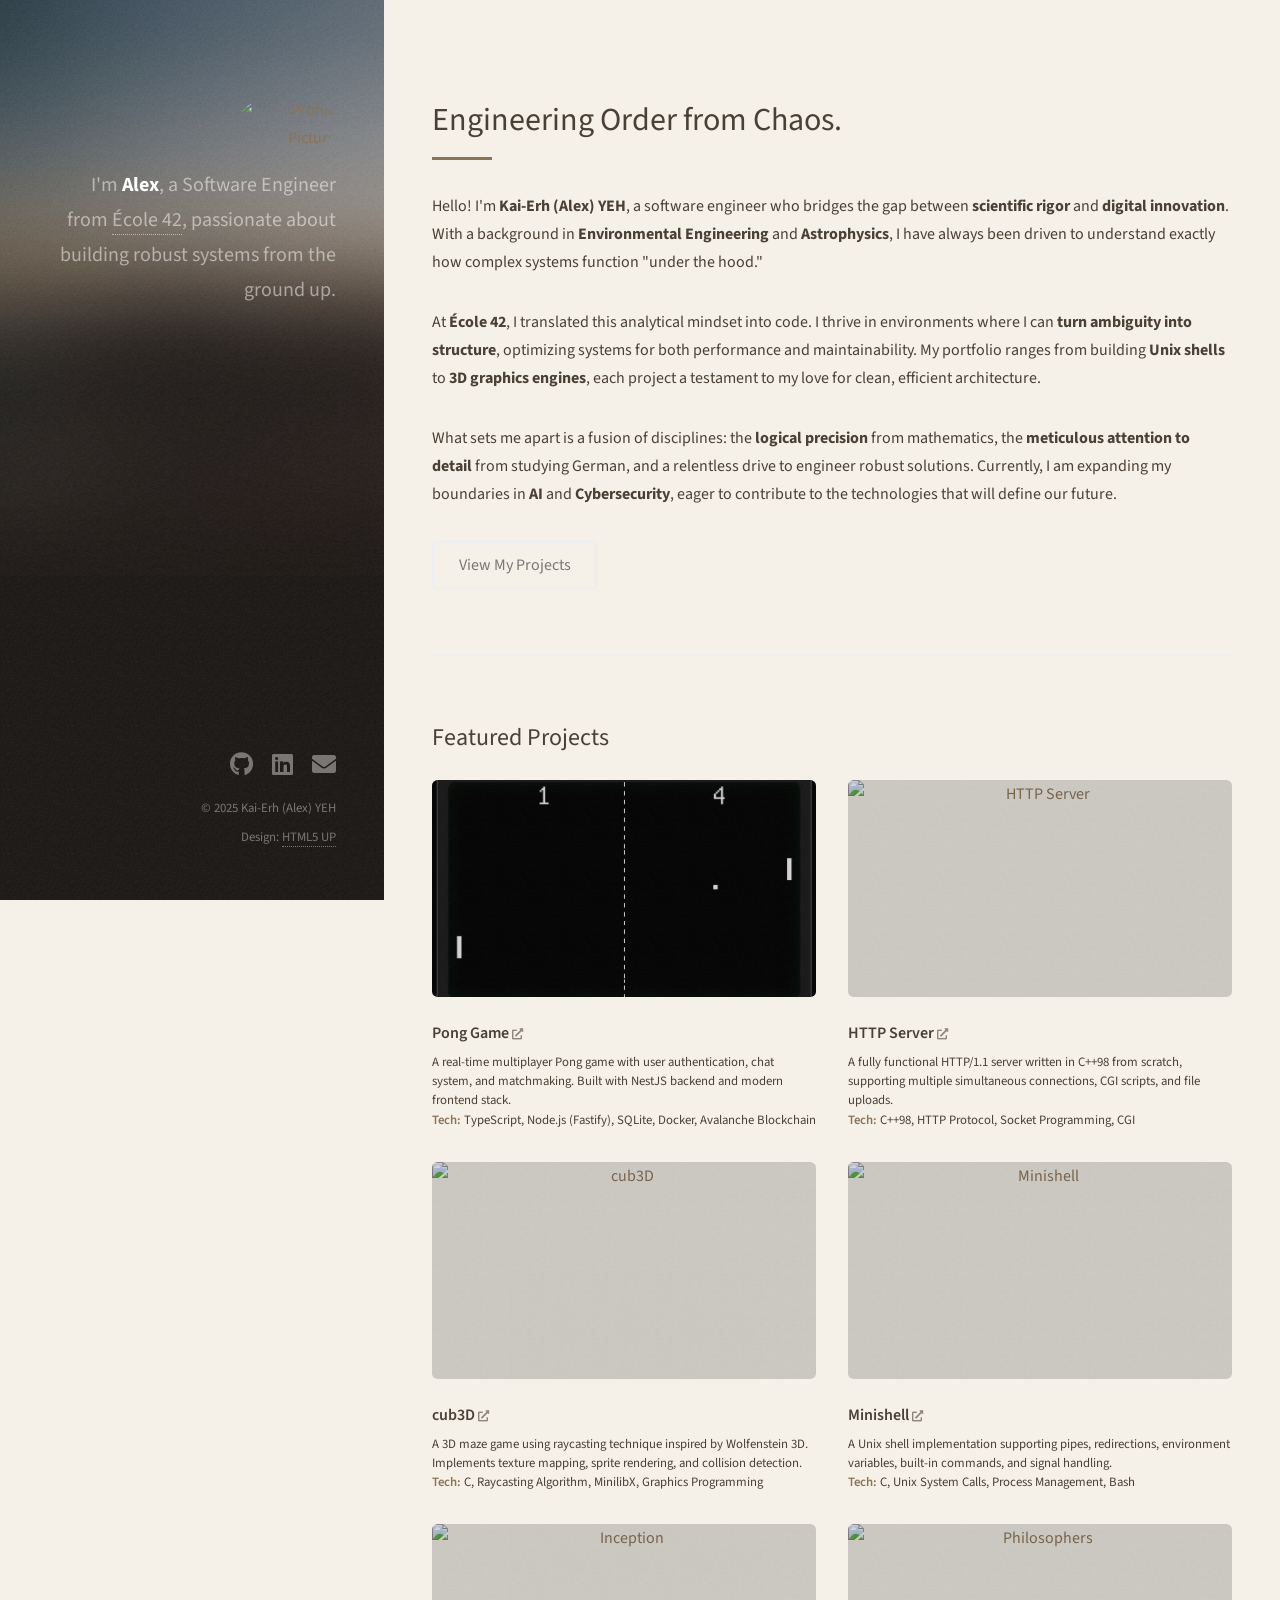
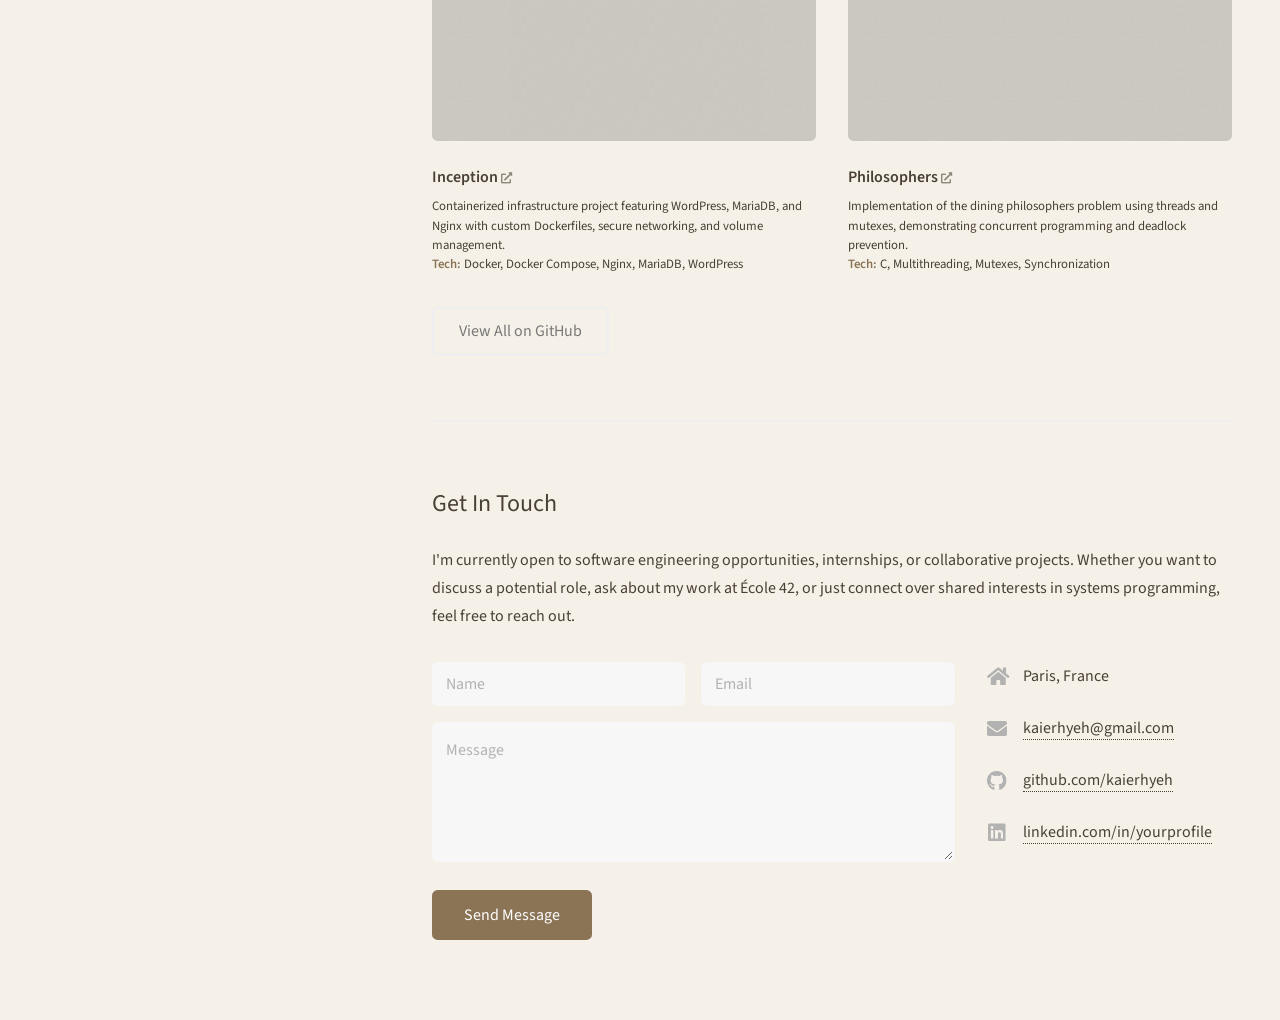
==== index.html @ 8a2b9db9 "First deploy" ====
<!DOCTYPE HTML>
<!--
	Strata by HTML5 UP
	html5up.net | @ajlkn
	Free for personal and commercial use under the CCA 3.0 license (html5up.net/license)
-->
<html>

<head>
	<title>Kai-Erh (Alex) YEH | Software Engineer @ 42</title>
	<meta charset="utf-8" />
	<meta name="viewport" content="width=device-width, initial-scale=1, user-scalable=no" />
	<meta name="description"
		content="Software Engineer from École 42, specializing in system programming, web development, and low-level programming." />
	<link rel="stylesheet" href="assets/css/main.css" />
</head>

<body class="is-preload">

	<!-- Header -->
	<header id="header">
		<div class="inner">
			<a href="#" class="image avatar"><img src="images/avatar.jpg" alt="Profile Picture" /></a>
			<h1>I'm <strong>Alex</strong>,<br />
				a Software Engineer from <a href="https://en.wikipedia.org/wiki/42_(school)">École 42</a>,<br />
				passionate about building robust<br />
				systems from the ground up.</h1>
		</div>
	</header>

	<!-- Main -->
	<div id="main">

		<!-- One -->
		<section id="one">
			<header class="major">
				<h2>Engineering Order from Chaos.</h2>
			</header>
			<p>Hello! I'm <strong>Kai-Erh (Alex) YEH</strong>, a software engineer who bridges the gap between
				<strong>scientific rigor</strong> and <strong>digital innovation</strong>. With a background in
				<strong>Environmental Engineering</strong> and <strong>Astrophysics</strong>, I have always been driven
				to understand exactly how complex systems function "under the hood."
			</p>
			<p>At <strong>École 42</strong>, I translated this analytical mindset into code. I thrive in environments
				where I can <strong>turn ambiguity into structure</strong>, optimizing systems for both performance and
				maintainability. My portfolio ranges from building <strong>Unix shells</strong> to <strong>3D graphics
					engines</strong>, each project a testament to my love for clean, efficient architecture.</p>
			<p>What sets me apart is a fusion of disciplines: the <strong>logical precision</strong> from mathematics,
				the <strong>meticulous attention to detail</strong> from studying German, and a relentless drive to
				engineer robust solutions. Currently, I am expanding my boundaries in <strong>AI</strong> and
				<strong>Cybersecurity</strong>, eager to contribute to the technologies that will define our future.
			</p>
			<ul class="actions">
				<li><a href="#projects" class="button">View My Projects</a></li>
			</ul>
		</section>

		<!-- Projects -->
		<section id="projects">
			<h2>Featured Projects</h2>
			<div class="row">
		<article class="col-6 col-12-xsmall work-item">
			<a href="images/fulls/ft_transcendence/pong.png" class="image fit thumb"><img
					src="images/thumbs/pong_thumb.jpg" alt="Pong Game" /></a>
			<a href="images/fulls/ft_transcendence/pong_tournament.png" style="display:none"></a>
			<a href="images/fulls/ft_transcendence/pong_chat.png" style="display:none"></a>
			<h3><a href="https://github.com/kaierhyeh/ft_transcendence" target="_blank">Pong Game <i class="fa fa-external-link-alt" style="font-size: 0.7em; opacity: 0.6;"></i></a></h3>
				<p>A real-time multiplayer Pong game with user authentication, chat system, and matchmaking. Built
					with NestJS backend and modern frontend stack.</p>
				<p><strong>Tech:</strong> TypeScript, Node.js (Fastify), SQLite, Docker, Avalanche Blockchain</p>
			</article>
			<article class="col-6 col-12-xsmall work-item">
				<a href="images/fulls/02.jpg" class="image fit thumb"><img
						src="images/thumbs/webserv.jpg" alt="HTTP Server" /></a>
				<h3><a href="https://github.com/kaierhyeh/42-Cursus/tree/main/Webserv" target="_blank">HTTP Server <i class="fa fa-external-link-alt" style="font-size: 0.7em; opacity: 0.6;"></i></a></h3>
					<p>A fully functional HTTP/1.1 server written in C++98 from scratch, supporting multiple
						simultaneous connections, CGI scripts, and file uploads.</p>
					<p><strong>Tech:</strong> C++98, HTTP Protocol, Socket Programming, CGI</p>
				</article>
			<article class="col-6 col-12-xsmall work-item">
				<a href="images/fulls/03.jpg" class="image fit thumb"><img
						src="images/thumbs/cub3d.jpg" alt="cub3D" /></a>
				<h3><a href="https://github.com/kaierhyeh/42-Cursus/tree/main/cub3D" target="_blank">cub3D <i class="fa fa-external-link-alt" style="font-size: 0.7em; opacity: 0.6;"></i></a></h3>
					<p>A 3D maze game using raycasting technique inspired by Wolfenstein 3D. Implements texture mapping,
						sprite rendering, and collision detection.</p>
					<p><strong>Tech:</strong> C, Raycasting Algorithm, MinilibX, Graphics Programming</p>
				</article>
			<article class="col-6 col-12-xsmall work-item">
				<a href="images/fulls/04.jpg" class="image fit thumb"><img
						src="images/thumbs/minishell.jpg" alt="Minishell" /></a>
				<h3><a href="https://github.com/kaierhyeh/Minishell" target="_blank">Minishell <i class="fa fa-external-link-alt" style="font-size: 0.7em; opacity: 0.6;"></i></a></h3>
					<p>A Unix shell implementation supporting pipes, redirections, environment variables, built-in
						commands, and signal handling.</p>
					<p><strong>Tech:</strong> C, Unix System Calls, Process Management, Bash</p>
				</article>
			<article class="col-6 col-12-xsmall work-item">
				<a href="images/fulls/05.jpg" class="image fit thumb"><img
						src="images/thumbs/inception.jpg" alt="Inception" /></a>
				<h3><a href="https://github.com/kaierhyeh/42-Cursus/tree/main/Inception" target="_blank">Inception <i class="fa fa-external-link-alt" style="font-size: 0.7em; opacity: 0.6;"></i></a></h3>
					<p>Containerized infrastructure project featuring WordPress, MariaDB, and Nginx with custom
						Dockerfiles, secure networking, and volume management.</p>
					<p><strong>Tech:</strong> Docker, Docker Compose, Nginx, MariaDB, WordPress</p>
				</article>
			<article class="col-6 col-12-xsmall work-item">
				<a href="images/fulls/06.jpg" class="image fit thumb"><img
						src="images/thumbs/philosophers.jpg" alt="Philosophers" /></a>
				<h3><a href="https://github.com/kaierhyeh/Philosophers" target="_blank">Philosophers <i class="fa fa-external-link-alt" style="font-size: 0.7em; opacity: 0.6;"></i></a></h3>
					<p>Implementation of the dining philosophers problem using threads and mutexes, demonstrating
						concurrent programming and deadlock prevention.</p>
					<p><strong>Tech:</strong> C, Multithreading, Mutexes, Synchronization</p>
				</article>
			</div>
			<ul class="actions">
				<li><a href="https://github.com/kaierhyeh" class="button">View All on GitHub</a></li>
			</ul>
		</section>

		<!-- Three -->
		<section id="three">
			<h2>Get In Touch</h2>
			<p>I'm currently open to software engineering opportunities, internships, or collaborative projects. Whether
				you want to discuss a potential role, ask about my work at École 42, or just connect over shared
				interests in systems programming, feel free to reach out.</p>
			<div class="row">
				<div class="col-8 col-12-small">
					<form method="post" action="https://formspree.io/f/YOUR_FORM_ID">
						<div class="row gtr-uniform gtr-50">
							<div class="col-6 col-12-xsmall"><input type="text" name="name" id="name" placeholder="Name"
									required /></div>
							<div class="col-6 col-12-xsmall"><input type="email" name="email" id="email"
									placeholder="Email" required /></div>
							<div class="col-12"><textarea name="message" id="message" placeholder="Message" rows="4"
									required></textarea></div>
						</div>
						<br />
						<ul class="actions">
							<li><input type="submit" value="Send Message" class="primary" /></li>
						</ul>
					</form>
				</div>
				<div class="col-4 col-12-small">
					<ul class="labeled-icons">
						<li>
							<h3 class="icon solid fa-home"><span class="label">Location</span></h3>
							Paris, France<br />
						</li>
						<li>
							<h3 class="icon solid fa-envelope"><span class="label">Email</span></h3>
							<a href="mailto:kaierhyeh@gmail.com">kaierhyeh@gmail.com</a>
						</li>
						<li>
							<h3 class="icon brands fa-github"><span class="label">GitHub</span></h3>
							<a href="https://github.com/kaierhyeh" target="_blank">github.com/kaierhyeh</a>
						</li>
						<li>
							<h3 class="icon brands fa-linkedin"><span class="label">LinkedIn</span></h3>
							<a href="https://www.linkedin.com/in/kai-erh-yeh-56522620b/"
								target="_blank">linkedin.com/in/yourprofile</a>
						</li>
					</ul>
				</div>
			</div>
		</section>

	</div>

	<!-- Footer -->
	<footer id="footer">
		<div class="inner">
			<ul class="icons">
				<li><a href="https://github.com/kaierhyeh" class="icon brands fa-github" target="_blank"><span
							class="label">Github</span></a></li>
				<li><a href="https://www.linkedin.com/in/kai-erh-yeh-56522620b/" class="icon brands fa-linkedin"
						target="_blank"><span class="label">LinkedIn</span></a></li>
				<li><a href="mailto:kaierhyeh@gmail.com" class="icon solid fa-envelope"><span
							class="label">Email</span></a></li>
			</ul>
			<ul class="copyright">
				<li>&copy; 2025 Kai-Erh (Alex) YEH</li>
				<li>Design: <a href="http://html5up.net">HTML5 UP</a></li>
			</ul>
		</div>
	</footer>

	<!-- Scripts -->
	<script src="assets/js/jquery.min.js"></script>
	<script src="assets/js/jquery.poptrox.min.js"></script>
	<script src="assets/js/browser.min.js"></script>
	<script src="assets/js/breakpoints.min.js"></script>
	<script src="assets/js/util.js"></script>
	<script src="assets/js/main.js"></script>

</body>

</html>
---- assets/css/main.css ----
@import url("fontawesome-all.min.css");
@import url("https://fonts.googleapis.com/css?family=Source+Sans+Pro:400,400italic");

/*
	Strata by HTML5 UP
	html5up.net | @ajlkn
	Free for personal and commercial use under the CCA 3.0 license (html5up.net/license)
*/

html,
body,
div,
span,
applet,
object,
iframe,
h1,
h2,
h3,
h4,
h5,
h6,
p,
blockquote,
pre,
a,
abbr,
acronym,
address,
big,
cite,
code,
del,
dfn,
em,
img,
ins,
kbd,
q,
s,
samp,
small,
strike,
strong,
sub,
sup,
tt,
var,
b,
u,
i,
center,
dl,
dt,
dd,
ol,
ul,
li,
fieldset,
form,
label,
legend,
table,
caption,
tbody,
tfoot,
thead,
tr,
th,
td,
article,
aside,
canvas,
details,
embed,
figure,
figcaption,
footer,
header,
hgroup,
menu,
nav,
output,
ruby,
section,
summary,
time,
mark,
audio,
video {
	margin: 0;
	padding: 0;
	border: 0;
	font-size: 100%;
	font: inherit;
	vertical-align: baseline;
}

article,
aside,
details,
figcaption,
figure,
footer,
header,
hgroup,
menu,
nav,
section {
	display: block;
}

body {
	line-height: 1;
}

ol,
ul {
	list-style: none;
}

blockquote,
q {
	quotes: none;
}

blockquote:before,
blockquote:after,
q:before,
q:after {
	content: '';
	content: none;
}

table {
	border-collapse: collapse;
	border-spacing: 0;
}

body {
	-webkit-text-size-adjust: none;
}

mark {
	background-color: transparent;
	color: inherit;
}

input::-moz-focus-inner {
	border: 0;
	padding: 0;
}

input,
select,
textarea {
	-moz-appearance: none;
	-webkit-appearance: none;
	-ms-appearance: none;
	appearance: none;
}

/* Basic */

html {
	box-sizing: border-box;
}

*,
*:before,
*:after {
	box-sizing: inherit;
}

body {
	background: #F5F1E8;
	/* Changed to cream/tan background */
}

body.is-preload *,
body.is-preload *:before,
body.is-preload *:after {
	-moz-animation: none !important;
	-webkit-animation: none !important;
	-ms-animation: none !important;
	animation: none !important;
	-moz-transition: none !important;
	-webkit-transition: none !important;
	-ms-transition: none !important;
	transition: none !important;
}

body,
input,
select,
textarea {
	color: #4A4035;
	/* Changed to dark brown text */
	font-family: "Source Sans Pro", Helvetica, sans-serif;
	font-size: 16pt;
	font-weight: 400;
	line-height: 1.75em;
}

a {
	-moz-transition: color 0.2s ease-in-out, border-color 0.2s ease-in-out;
	-webkit-transition: color 0.2s ease-in-out, border-color 0.2s ease-in-out;
	-ms-transition: color 0.2s ease-in-out, border-color 0.2s ease-in-out;
	transition: color 0.2s ease-in-out, border-color 0.2s ease-in-out;
	border-bottom: dotted 1px;
	color: #8B7355;
	/* Changed to warm brown accent */
	text-decoration: none;
}

a:hover {
	border-bottom-color: transparent;
	color: #A67C52 !important;
	/* Changed to lighter brown on hover */
	text-decoration: none;
}

strong,
b {
	color: #4A4035;
	/* Changed to dark brown for bold text */
	font-weight: 700;
}

em,
i {
	font-style: italic;
}

p {
	margin: 0 0 2em 0;
}

h1,
h2,
h3,
h4,
h5,
h6 {
	color: #4A4035;
	/* Changed to dark brown for headings */
	font-weight: 400;
	line-height: 1em;
	margin: 0 0 1em 0;
}

h1 a,
h2 a,
h3 a,
h4 a,
h5 a,
h6 a {
	color: inherit;
	text-decoration: none;
}

h1 {
	font-size: 2em;
	line-height: 1.5em;
}

h2 {
	font-size: 1.5em;
	line-height: 1.5em;
}

h3 {
	font-size: 1.25em;
	line-height: 1.5em;
}

h4 {
	font-size: 1.1em;
	line-height: 1.5em;
}

h5 {
	font-size: 0.9em;
	line-height: 1.5em;
}

h6 {
	font-size: 0.7em;
	line-height: 1.5em;
}

sub {
	font-size: 0.8em;
	position: relative;
	top: 0.5em;
}

sup {
	font-size: 0.8em;
	position: relative;
	top: -0.5em;
}

hr {
	border: 0;
	border-bottom: solid 2px #efefef;
	margin: 2em 0;
}

hr.major {
	margin: 3em 0;
}

blockquote {
	border-left: solid 6px #efefef;
	font-style: italic;
	margin: 0 0 2em 0;
	padding: 0.5em 0 0.5em 1.5em;
}

code {
	background: #f7f7f7;
	border-radius: 0.35em;
	border: solid 2px #efefef;
	font-family: "Courier New", monospace;
	font-size: 0.9em;
	margin: 0 0.25em;
	padding: 0.25em 0.65em;
}

pre {
	-webkit-overflow-scrolling: touch;
	font-family: "Courier New", monospace;
	font-size: 0.9em;
	margin: 0 0 2em 0;
}

pre code {
	display: block;
	line-height: 1.75em;
	padding: 1em 1.5em;
	overflow-x: auto;
}

.align-left {
	text-align: left;
}

.align-center {
	text-align: center;
}

.align-right {
	text-align: right;
}

/* Container */

.container {
	margin: 0 auto;
	max-width: calc(100% - 4em);
	width: 100%;
}

.container.xsmall {
	width: 25%;
}

.container.small {
	width: 50%;
}

.container.medium {
	width: 75%;
}

.container.large {
	width: 125%;
}

.container.xlarge {
	width: 150%;
}

.container.max {
	width: 100%;
}

@media screen and (max-width: 980px) {

	.container {
		width: 100% !important;
		max-width: 100% !important;
	}

}

@media screen and (max-width: 480px) {

	.container {
		max-width: calc(100% - 3em);
	}

}

/* Row */

.row {
	display: flex;
	flex-wrap: wrap;
	box-sizing: border-box;
	align-items: stretch;
}

.row>* {
	box-sizing: border-box;
}

.row.gtr-uniform>*> :last-child {
	margin-bottom: 0;
}

.row.aln-left {
	justify-content: flex-start;
}

.row.aln-center {
	justify-content: center;
}

.row.aln-right {
	justify-content: flex-end;
}

.row.aln-top {
	align-items: flex-start;
}

.row.aln-middle {
	align-items: center;
}

.row.aln-bottom {
	align-items: flex-end;
}

.row>.imp {
	order: -1;
}

.row>.col-1 {
	width: 8.33333%;
}

.row>.off-1 {
	margin-left: 8.33333%;
}

.row>.col-2 {
	width: 16.66667%;
}

.row>.off-2 {
	margin-left: 16.66667%;
}

.row>.col-3 {
	width: 25%;
}

.row>.off-3 {
	margin-left: 25%;
}

.row>.col-4 {
	width: 33.33333%;
}

.row>.off-4 {
	margin-left: 33.33333%;
}

.row>.col-5 {
	width: 41.66667%;
}

.row>.off-5 {
	margin-left: 41.66667%;
}

.row>.col-6 {
	width: 50%;
}

.row>.off-6 {
	margin-left: 50%;
}

.row>.col-7 {
	width: 58.33333%;
}

.row>.off-7 {
	margin-left: 58.33333%;
}

.row>.col-8 {
	width: 66.66667%;
}

.row>.off-8 {
	margin-left: 66.66667%;
}

.row>.col-9 {
	width: 75%;
}

.row>.off-9 {
	margin-left: 75%;
}

.row>.col-10 {
	width: 83.33333%;
}

.row>.off-10 {
	margin-left: 83.33333%;
}

.row>.col-11 {
	width: 91.66667%;
}

.row>.off-11 {
	margin-left: 91.66667%;
}

.row>.col-12 {
	width: 100%;
}

.row>.off-12 {
	margin-left: 100%;
}

.row.gtr-0 {
	margin-top: 0;
	margin-left: 0em;
}

.row.gtr-0>* {
	padding: 0 0 0 0em;
}

.row.gtr-0.gtr-uniform {
	margin-top: 0em;
}

.row.gtr-0.gtr-uniform>* {
	padding-top: 0em;
}

.row.gtr-25 {
	margin-top: 0;
	margin-left: -0.625em;
}

.row.gtr-25>* {
	padding: 0 0 0 0.625em;
}

.row.gtr-25.gtr-uniform {
	margin-top: -0.625em;
}

.row.gtr-25.gtr-uniform>* {
	padding-top: 0.625em;
}

.row.gtr-50 {
	margin-top: 0;
	margin-left: -1.25em;
}

.row.gtr-50>* {
	padding: 0 0 0 1.25em;
}

.row.gtr-50.gtr-uniform {
	margin-top: -1.25em;
}

.row.gtr-50.gtr-uniform>* {
	padding-top: 1.25em;
}

.row {
	margin-top: 0;
	margin-left: -2.5em;
}

.row>* {
	padding: 0 0 0 2.5em;
}

.row.gtr-uniform {
	margin-top: -2.5em;
}

.row.gtr-uniform>* {
	padding-top: 2.5em;
}

.row.gtr-150 {
	margin-top: 0;
	margin-left: -3.75em;
}

.row.gtr-150>* {
	padding: 0 0 0 3.75em;
}

.row.gtr-150.gtr-uniform {
	margin-top: -3.75em;
}

.row.gtr-150.gtr-uniform>* {
	padding-top: 3.75em;
}

.row.gtr-200 {
	margin-top: 0;
	margin-left: -5em;
}

.row.gtr-200>* {
	padding: 0 0 0 5em;
}

.row.gtr-200.gtr-uniform {
	margin-top: -5em;
}

.row.gtr-200.gtr-uniform>* {
	padding-top: 5em;
}

@media screen and (max-width: 1800px) {

	.row {
		display: flex;
		flex-wrap: wrap;
		box-sizing: border-box;
		align-items: stretch;
	}

	.row>* {
		box-sizing: border-box;
	}

	.row.gtr-uniform>*> :last-child {
		margin-bottom: 0;
	}

	.row.aln-left {
		justify-content: flex-start;
	}

	.row.aln-center {
		justify-content: center;
	}

	.row.aln-right {
		justify-content: flex-end;
	}

	.row.aln-top {
		align-items: flex-start;
	}

	.row.aln-middle {
		align-items: center;
	}

	.row.aln-bottom {
		align-items: flex-end;
	}

	.row>.imp-xlarge {
		order: -1;
	}

	.row>.col-1-xlarge {
		width: 8.33333%;
	}

	.row>.off-1-xlarge {
		margin-left: 8.33333%;
	}

	.row>.col-2-xlarge {
		width: 16.66667%;
	}

	.row>.off-2-xlarge {
		margin-left: 16.66667%;
	}

	.row>.col-3-xlarge {
		width: 25%;
	}

	.row>.off-3-xlarge {
		margin-left: 25%;
	}

	.row>.col-4-xlarge {
		width: 33.33333%;
	}

	.row>.off-4-xlarge {
		margin-left: 33.33333%;
	}

	.row>.col-5-xlarge {
		width: 41.66667%;
	}

	.row>.off-5-xlarge {
		margin-left: 41.66667%;
	}

	.row>.col-6-xlarge {
		width: 50%;
	}

	.row>.off-6-xlarge {
		margin-left: 50%;
	}

	.row>.col-7-xlarge {
		width: 58.33333%;
	}

	.row>.off-7-xlarge {
		margin-left: 58.33333%;
	}

	.row>.col-8-xlarge {
		width: 66.66667%;
	}

	.row>.off-8-xlarge {
		margin-left: 66.66667%;
	}

	.row>.col-9-xlarge {
		width: 75%;
	}

	.row>.off-9-xlarge {
		margin-left: 75%;
	}

	.row>.col-10-xlarge {
		width: 83.33333%;
	}

	.row>.off-10-xlarge {
		margin-left: 83.33333%;
	}

	.row>.col-11-xlarge {
		width: 91.66667%;
	}

	.row>.off-11-xlarge {
		margin-left: 91.66667%;
	}

	.row>.col-12-xlarge {
		width: 100%;
	}

	.row>.off-12-xlarge {
		margin-left: 100%;
	}

	.row.gtr-0 {
		margin-top: 0;
		margin-left: 0em;
	}

	.row.gtr-0>* {
		padding: 0 0 0 0em;
	}

	.row.gtr-0.gtr-uniform {
		margin-top: 0em;
	}

	.row.gtr-0.gtr-uniform>* {
		padding-top: 0em;
	}

	.row.gtr-25 {
		margin-top: 0;
		margin-left: -0.625em;
	}

	.row.gtr-25>* {
		padding: 0 0 0 0.625em;
	}

	.row.gtr-25.gtr-uniform {
		margin-top: -0.625em;
	}

	.row.gtr-25.gtr-uniform>* {
		padding-top: 0.625em;
	}

	.row.gtr-50 {
		margin-top: 0;
		margin-left: -1.25em;
	}

	.row.gtr-50>* {
		padding: 0 0 0 1.25em;
	}

	.row.gtr-50.gtr-uniform {
		margin-top: -1.25em;
	}

	.row.gtr-50.gtr-uniform>* {
		padding-top: 1.25em;
	}

	.row {
		margin-top: 0;
		margin-left: -2.5em;
	}

	.row>* {
		padding: 0 0 0 2.5em;
	}

	.row.gtr-uniform {
		margin-top: -2.5em;
	}

	.row.gtr-uniform>* {
		padding-top: 2.5em;
	}

	.row.gtr-150 {
		margin-top: 0;
		margin-left: -3.75em;
	}

	.row.gtr-150>* {
		padding: 0 0 0 3.75em;
	}

	.row.gtr-150.gtr-uniform {
		margin-top: -3.75em;
	}

	.row.gtr-150.gtr-uniform>* {
		padding-top: 3.75em;
	}

	.row.gtr-200 {
		margin-top: 0;
		margin-left: -5em;
	}

	.row.gtr-200>* {
		padding: 0 0 0 5em;
	}

	.row.gtr-200.gtr-uniform {
		margin-top: -5em;
	}

	.row.gtr-200.gtr-uniform>* {
		padding-top: 5em;
	}

}

@media screen and (max-width: 1280px) {

	.row {
		display: flex;
		flex-wrap: wrap;
		box-sizing: border-box;
		align-items: stretch;
	}

	.row>* {
		box-sizing: border-box;
	}

	.row.gtr-uniform>*> :last-child {
		margin-bottom: 0;
	}

	.row.aln-left {
		justify-content: flex-start;
	}

	.row.aln-center {
		justify-content: center;
	}

	.row.aln-right {
		justify-content: flex-end;
	}

	.row.aln-top {
		align-items: flex-start;
	}

	.row.aln-middle {
		align-items: center;
	}

	.row.aln-bottom {
		align-items: flex-end;
	}

	.row>.imp-large {
		order: -1;
	}

	.row>.col-1-large {
		width: 8.33333%;
	}

	.row>.off-1-large {
		margin-left: 8.33333%;
	}

	.row>.col-2-large {
		width: 16.66667%;
	}

	.row>.off-2-large {
		margin-left: 16.66667%;
	}

	.row>.col-3-large {
		width: 25%;
	}

	.row>.off-3-large {
		margin-left: 25%;
	}

	.row>.col-4-large {
		width: 33.33333%;
	}

	.row>.off-4-large {
		margin-left: 33.33333%;
	}

	.row>.col-5-large {
		width: 41.66667%;
	}

	.row>.off-5-large {
		margin-left: 41.66667%;
	}

	.row>.col-6-large {
		width: 50%;
	}

	.row>.off-6-large {
		margin-left: 50%;
	}

	.row>.col-7-large {
		width: 58.33333%;
	}

	.row>.off-7-large {
		margin-left: 58.33333%;
	}

	.row>.col-8-large {
		width: 66.66667%;
	}

	.row>.off-8-large {
		margin-left: 66.66667%;
	}

	.row>.col-9-large {
		width: 75%;
	}

	.row>.off-9-large {
		margin-left: 75%;
	}

	.row>.col-10-large {
		width: 83.33333%;
	}

	.row>.off-10-large {
		margin-left: 83.33333%;
	}

	.row>.col-11-large {
		width: 91.66667%;
	}

	.row>.off-11-large {
		margin-left: 91.66667%;
	}

	.row>.col-12-large {
		width: 100%;
	}

	.row>.off-12-large {
		margin-left: 100%;
	}

	.row.gtr-0 {
		margin-top: 0;
		margin-left: 0em;
	}

	.row.gtr-0>* {
		padding: 0 0 0 0em;
	}

	.row.gtr-0.gtr-uniform {
		margin-top: 0em;
	}

	.row.gtr-0.gtr-uniform>* {
		padding-top: 0em;
	}

	.row.gtr-25 {
		margin-top: 0;
		margin-left: -0.5em;
	}

	.row.gtr-25>* {
		padding: 0 0 0 0.5em;
	}

	.row.gtr-25.gtr-uniform {
		margin-top: -0.5em;
	}

	.row.gtr-25.gtr-uniform>* {
		padding-top: 0.5em;
	}

	.row.gtr-50 {
		margin-top: 0;
		margin-left: -1em;
	}

	.row.gtr-50>* {
		padding: 0 0 0 1em;
	}

	.row.gtr-50.gtr-uniform {
		margin-top: -1em;
	}

	.row.gtr-50.gtr-uniform>* {
		padding-top: 1em;
	}

	.row {
		margin-top: 0;
		margin-left: -2em;
	}

	.row>* {
		padding: 0 0 0 2em;
	}

	.row.gtr-uniform {
		margin-top: -2em;
	}

	.row.gtr-uniform>* {
		padding-top: 2em;
	}

	.row.gtr-150 {
		margin-top: 0;
		margin-left: -3em;
	}

	.row.gtr-150>* {
		padding: 0 0 0 3em;
	}

	.row.gtr-150.gtr-uniform {
		margin-top: -3em;
	}

	.row.gtr-150.gtr-uniform>* {
		padding-top: 3em;
	}

	.row.gtr-200 {
		margin-top: 0;
		margin-left: -4em;
	}

	.row.gtr-200>* {
		padding: 0 0 0 4em;
	}

	.row.gtr-200.gtr-uniform {
		margin-top: -4em;
	}

	.row.gtr-200.gtr-uniform>* {
		padding-top: 4em;
	}

}

@media screen and (max-width: 980px) {

	.row {
		display: flex;
		flex-wrap: wrap;
		box-sizing: border-box;
		align-items: stretch;
	}

	.row>* {
		box-sizing: border-box;
	}

	.row.gtr-uniform>*> :last-child {
		margin-bottom: 0;
	}

	.row.aln-left {
		justify-content: flex-start;
	}

	.row.aln-center {
		justify-content: center;
	}

	.row.aln-right {
		justify-content: flex-end;
	}

	.row.aln-top {
		align-items: flex-start;
	}

	.row.aln-middle {
		align-items: center;
	}

	.row.aln-bottom {
		align-items: flex-end;
	}

	.row>.imp-medium {
		order: -1;
	}

	.row>.col-1-medium {
		width: 8.33333%;
	}

	.row>.off-1-medium {
		margin-left: 8.33333%;
	}

	.row>.col-2-medium {
		width: 16.66667%;
	}

	.row>.off-2-medium {
		margin-left: 16.66667%;
	}

	.row>.col-3-medium {
		width: 25%;
	}

	.row>.off-3-medium {
		margin-left: 25%;
	}

	.row>.col-4-medium {
		width: 33.33333%;
	}

	.row>.off-4-medium {
		margin-left: 33.33333%;
	}

	.row>.col-5-medium {
		width: 41.66667%;
	}

	.row>.off-5-medium {
		margin-left: 41.66667%;
	}

	.row>.col-6-medium {
		width: 50%;
	}

	.row>.off-6-medium {
		margin-left: 50%;
	}

	.row>.col-7-medium {
		width: 58.33333%;
	}

	.row>.off-7-medium {
		margin-left: 58.33333%;
	}

	.row>.col-8-medium {
		width: 66.66667%;
	}

	.row>.off-8-medium {
		margin-left: 66.66667%;
	}

	.row>.col-9-medium {
		width: 75%;
	}

	.row>.off-9-medium {
		margin-left: 75%;
	}

	.row>.col-10-medium {
		width: 83.33333%;
	}

	.row>.off-10-medium {
		margin-left: 83.33333%;
	}

	.row>.col-11-medium {
		width: 91.66667%;
	}

	.row>.off-11-medium {
		margin-left: 91.66667%;
	}

	.row>.col-12-medium {
		width: 100%;
	}

	.row>.off-12-medium {
		margin-left: 100%;
	}

	.row.gtr-0 {
		margin-top: 0;
		margin-left: 0em;
	}

	.row.gtr-0>* {
		padding: 0 0 0 0em;
	}

	.row.gtr-0.gtr-uniform {
		margin-top: 0em;
	}

	.row.gtr-0.gtr-uniform>* {
		padding-top: 0em;
	}

	.row.gtr-25 {
		margin-top: 0;
		margin-left: -0.5em;
	}

	.row.gtr-25>* {
		padding: 0 0 0 0.5em;
	}

	.row.gtr-25.gtr-uniform {
		margin-top: -0.5em;
	}

	.row.gtr-25.gtr-uniform>* {
		padding-top: 0.5em;
	}

	.row.gtr-50 {
		margin-top: 0;
		margin-left: -1em;
	}

	.row.gtr-50>* {
		padding: 0 0 0 1em;
	}

	.row.gtr-50.gtr-uniform {
		margin-top: -1em;
	}

	.row.gtr-50.gtr-uniform>* {
		padding-top: 1em;
	}

	.row {
		margin-top: 0;
		margin-left: -2em;
	}

	.row>* {
		padding: 0 0 0 2em;
	}

	.row.gtr-uniform {
		margin-top: -2em;
	}

	.row.gtr-uniform>* {
		padding-top: 2em;
	}

	.row.gtr-150 {
		margin-top: 0;
		margin-left: -3em;
	}

	.row.gtr-150>* {
		padding: 0 0 0 3em;
	}

	.row.gtr-150.gtr-uniform {
		margin-top: -3em;
	}

	.row.gtr-150.gtr-uniform>* {
		padding-top: 3em;
	}

	.row.gtr-200 {
		margin-top: 0;
		margin-left: -4em;
	}

	.row.gtr-200>* {
		padding: 0 0 0 4em;
	}

	.row.gtr-200.gtr-uniform {
		margin-top: -4em;
	}

	.row.gtr-200.gtr-uniform>* {
		padding-top: 4em;
	}

}

@media screen and (max-width: 736px) {

	.row {
		display: flex;
		flex-wrap: wrap;
		box-sizing: border-box;
		align-items: stretch;
	}

	.row>* {
		box-sizing: border-box;
	}

	.row.gtr-uniform>*> :last-child {
		margin-bottom: 0;
	}

	.row.aln-left {
		justify-content: flex-start;
	}

	.row.aln-center {
		justify-content: center;
	}

	.row.aln-right {
		justify-content: flex-end;
	}

	.row.aln-top {
		align-items: flex-start;
	}

	.row.aln-middle {
		align-items: center;
	}

	.row.aln-bottom {
		align-items: flex-end;
	}

	.row>.imp-small {
		order: -1;
	}

	.row>.col-1-small {
		width: 8.33333%;
	}

	.row>.off-1-small {
		margin-left: 8.33333%;
	}

	.row>.col-2-small {
		width: 16.66667%;
	}

	.row>.off-2-small {
		margin-left: 16.66667%;
	}

	.row>.col-3-small {
		width: 25%;
	}

	.row>.off-3-small {
		margin-left: 25%;
	}

	.row>.col-4-small {
		width: 33.33333%;
	}

	.row>.off-4-small {
		margin-left: 33.33333%;
	}

	.row>.col-5-small {
		width: 41.66667%;
	}

	.row>.off-5-small {
		margin-left: 41.66667%;
	}

	.row>.col-6-small {
		width: 50%;
	}

	.row>.off-6-small {
		margin-left: 50%;
	}

	.row>.col-7-small {
		width: 58.33333%;
	}

	.row>.off-7-small {
		margin-left: 58.33333%;
	}

	.row>.col-8-small {
		width: 66.66667%;
	}

	.row>.off-8-small {
		margin-left: 66.66667%;
	}

	.row>.col-9-small {
		width: 75%;
	}

	.row>.off-9-small {
		margin-left: 75%;
	}

	.row>.col-10-small {
		width: 83.33333%;
	}

	.row>.off-10-small {
		margin-left: 83.33333%;
	}

	.row>.col-11-small {
		width: 91.66667%;
	}

	.row>.off-11-small {
		margin-left: 91.66667%;
	}

	.row>.col-12-small {
		width: 100%;
	}

	.row>.off-12-small {
		margin-left: 100%;
	}

	.row.gtr-0 {
		margin-top: 0;
		margin-left: 0em;
	}

	.row.gtr-0>* {
		padding: 0 0 0 0em;
	}

	.row.gtr-0.gtr-uniform {
		margin-top: 0em;
	}

	.row.gtr-0.gtr-uniform>* {
		padding-top: 0em;
	}

	.row.gtr-25 {
		margin-top: 0;
		margin-left: -0.375em;
	}

	.row.gtr-25>* {
		padding: 0 0 0 0.375em;
	}

	.row.gtr-25.gtr-uniform {
		margin-top: -0.375em;
	}

	.row.gtr-25.gtr-uniform>* {
		padding-top: 0.375em;
	}

	.row.gtr-50 {
		margin-top: 0;
		margin-left: -0.75em;
	}

	.row.gtr-50>* {
		padding: 0 0 0 0.75em;
	}

	.row.gtr-50.gtr-uniform {
		margin-top: -0.75em;
	}

	.row.gtr-50.gtr-uniform>* {
		padding-top: 0.75em;
	}

	.row {
		margin-top: 0;
		margin-left: -1.5em;
	}

	.row>* {
		padding: 0 0 0 1.5em;
	}

	.row.gtr-uniform {
		margin-top: -1.5em;
	}

	.row.gtr-uniform>* {
		padding-top: 1.5em;
	}

	.row.gtr-150 {
		margin-top: 0;
		margin-left: -2.25em;
	}

	.row.gtr-150>* {
		padding: 0 0 0 2.25em;
	}

	.row.gtr-150.gtr-uniform {
		margin-top: -2.25em;
	}

	.row.gtr-150.gtr-uniform>* {
		padding-top: 2.25em;
	}

	.row.gtr-200 {
		margin-top: 0;
		margin-left: -3em;
	}

	.row.gtr-200>* {
		padding: 0 0 0 3em;
	}

	.row.gtr-200.gtr-uniform {
		margin-top: -3em;
	}

	.row.gtr-200.gtr-uniform>* {
		padding-top: 3em;
	}

}

@media screen and (max-width: 480px) {

	.row {
		display: flex;
		flex-wrap: wrap;
		box-sizing: border-box;
		align-items: stretch;
	}

	.row>* {
		box-sizing: border-box;
	}

	.row.gtr-uniform>*> :last-child {
		margin-bottom: 0;
	}

	.row.aln-left {
		justify-content: flex-start;
	}

	.row.aln-center {
		justify-content: center;
	}

	.row.aln-right {
		justify-content: flex-end;
	}

	.row.aln-top {
		align-items: flex-start;
	}

	.row.aln-middle {
		align-items: center;
	}

	.row.aln-bottom {
		align-items: flex-end;
	}

	.row>.imp-xsmall {
		order: -1;
	}

	.row>.col-1-xsmall {
		width: 8.33333%;
	}

	.row>.off-1-xsmall {
		margin-left: 8.33333%;
	}

	.row>.col-2-xsmall {
		width: 16.66667%;
	}

	.row>.off-2-xsmall {
		margin-left: 16.66667%;
	}

	.row>.col-3-xsmall {
		width: 25%;
	}

	.row>.off-3-xsmall {
		margin-left: 25%;
	}

	.row>.col-4-xsmall {
		width: 33.33333%;
	}

	.row>.off-4-xsmall {
		margin-left: 33.33333%;
	}

	.row>.col-5-xsmall {
		width: 41.66667%;
	}

	.row>.off-5-xsmall {
		margin-left: 41.66667%;
	}

	.row>.col-6-xsmall {
		width: 50%;
	}

	.row>.off-6-xsmall {
		margin-left: 50%;
	}

	.row>.col-7-xsmall {
		width: 58.33333%;
	}

	.row>.off-7-xsmall {
		margin-left: 58.33333%;
	}

	.row>.col-8-xsmall {
		width: 66.66667%;
	}

	.row>.off-8-xsmall {
		margin-left: 66.66667%;
	}

	.row>.col-9-xsmall {
		width: 75%;
	}

	.row>.off-9-xsmall {
		margin-left: 75%;
	}

	.row>.col-10-xsmall {
		width: 83.33333%;
	}

	.row>.off-10-xsmall {
		margin-left: 83.33333%;
	}

	.row>.col-11-xsmall {
		width: 91.66667%;
	}

	.row>.off-11-xsmall {
		margin-left: 91.66667%;
	}

	.row>.col-12-xsmall {
		width: 100%;
	}

	.row>.off-12-xsmall {
		margin-left: 100%;
	}

	.row.gtr-0 {
		margin-top: 0;
		margin-left: 0em;
	}

	.row.gtr-0>* {
		padding: 0 0 0 0em;
	}

	.row.gtr-0.gtr-uniform {
		margin-top: 0em;
	}

	.row.gtr-0.gtr-uniform>* {
		padding-top: 0em;
	}

	.row.gtr-25 {
		margin-top: 0;
		margin-left: -0.375em;
	}

	.row.gtr-25>* {
		padding: 0 0 0 0.375em;
	}

	.row.gtr-25.gtr-uniform {
		margin-top: -0.375em;
	}

	.row.gtr-25.gtr-uniform>* {
		padding-top: 0.375em;
	}

	.row.gtr-50 {
		margin-top: 0;
		margin-left: -0.75em;
	}

	.row.gtr-50>* {
		padding: 0 0 0 0.75em;
	}

	.row.gtr-50.gtr-uniform {
		margin-top: -0.75em;
	}

	.row.gtr-50.gtr-uniform>* {
		padding-top: 0.75em;
	}

	.row {
		margin-top: 0;
		margin-left: -1.5em;
	}

	.row>* {
		padding: 0 0 0 1.5em;
	}

	.row.gtr-uniform {
		margin-top: -1.5em;
	}

	.row.gtr-uniform>* {
		padding-top: 1.5em;
	}

	.row.gtr-150 {
		margin-top: 0;
		margin-left: -2.25em;
	}

	.row.gtr-150>* {
		padding: 0 0 0 2.25em;
	}

	.row.gtr-150.gtr-uniform {
		margin-top: -2.25em;
	}

	.row.gtr-150.gtr-uniform>* {
		padding-top: 2.25em;
	}

	.row.gtr-200 {
		margin-top: 0;
		margin-left: -3em;
	}

	.row.gtr-200>* {
		padding: 0 0 0 3em;
	}

	.row.gtr-200.gtr-uniform {
		margin-top: -3em;
	}

	.row.gtr-200.gtr-uniform>* {
		padding-top: 3em;
	}

}

/* Section/Article */

section.special,
article.special {
	text-align: center;
}

header p {
	color: #b2b2b2;
	position: relative;
	margin: 0 0 1.5em 0;
}

header h2+p {
	font-size: 1.25em;
	margin-top: -1em;
	line-height: 1.5em;
}

header h3+p {
	font-size: 1.1em;
	margin-top: -0.8em;
	line-height: 1.5em;
}

header h4+p,
header h5+p,
header h6+p {
	font-size: 0.9em;
	margin-top: -0.6em;
	line-height: 1.5em;
}

header.major h2 {
	font-size: 2em;
}

/* Form */

form {
	margin: 0 0 2em 0;
}

label {
	color: #787878;
	display: block;
	font-size: 0.9em;
	font-weight: 400;
	margin: 0 0 1em 0;
}

input[type="text"],
input[type="password"],
input[type="email"],
select,
textarea {
	-moz-appearance: none;
	-webkit-appearance: none;
	-ms-appearance: none;
	appearance: none;
	background: #f7f7f7;
	border-radius: 0.35em;
	border: solid 2px transparent;
	color: inherit;
	display: block;
	outline: 0;
	padding: 0 0.75em;
	text-decoration: none;
	width: 100%;
}

input[type="text"]:invalid,
input[type="password"]:invalid,
input[type="email"]:invalid,
select:invalid,
textarea:invalid {
	box-shadow: none;
}

input[type="text"]:focus,
input[type="password"]:focus,
input[type="email"]:focus,
select:focus,
textarea:focus {
	border-color: #8B7355;
	/* Changed to warm brown */
}

select {
	background-image: url("data:image/svg+xml;charset=utf8,%3Csvg xmlns='http://www.w3.org/2000/svg' width='40' height='40' preserveAspectRatio='none' viewBox='0 0 40 40'%3E%3Cpath d='M9.4,12.3l10.4,10.4l10.4-10.4c0.2-0.2,0.5-0.4,0.9-0.4c0.3,0,0.6,0.1,0.9,0.4l3.3,3.3c0.2,0.2,0.4,0.5,0.4,0.9 c0,0.4-0.1,0.6-0.4,0.9L20.7,31.9c-0.2,0.2-0.5,0.4-0.9,0.4c-0.3,0-0.6-0.1-0.9-0.4L4.3,17.3c-0.2-0.2-0.4-0.5-0.4-0.9 c0-0.4,0.1-0.6,0.4-0.9l3.3-3.3c0.2-0.2,0.5-0.4,0.9-0.4S9.1,12.1,9.4,12.3z' fill='%23dfdfdf' /%3E%3C/svg%3E");
	background-size: 1.25rem;
	background-repeat: no-repeat;
	background-position: calc(100% - 1rem) center;
	height: 2.75em;
	padding-right: 2.75em;
	text-overflow: ellipsis;
}

select option {
	color: #787878;
	background: #fff;
}

select:focus::-ms-value {
	background-color: transparent;
}

select::-ms-expand {
	display: none;
}

input[type="text"],
input[type="password"],
input[type="email"],
select {
	height: 2.75em;
}

textarea {
	padding: 0.75em;
}

input[type="checkbox"],
input[type="radio"] {
	-moz-appearance: none;
	-webkit-appearance: none;
	-ms-appearance: none;
	appearance: none;
	display: block;
	float: left;
	margin-right: -2em;
	opacity: 0;
	width: 1em;
	z-index: -1;
}

input[type="checkbox"]+label,
input[type="radio"]+label {
	text-decoration: none;
	color: #a2a2a2;
	cursor: pointer;
	display: inline-block;
	font-size: 1em;
	font-weight: 400;
	padding-left: 2.4em;
	padding-right: 0.75em;
	position: relative;
}

input[type="checkbox"]+label:before,
input[type="radio"]+label:before {
	-moz-osx-font-smoothing: grayscale;
	-webkit-font-smoothing: antialiased;
	display: inline-block;
	font-style: normal;
	font-variant: normal;
	text-rendering: auto;
	line-height: 1;
	text-transform: none !important;
	font-family: 'Font Awesome 5 Free';
	font-weight: 900;
}

input[type="checkbox"]+label:before,
input[type="radio"]+label:before {
	background: #f7f7f7;
	border-radius: 0.35em;
	border: solid 2px transparent;
	content: '';
	display: inline-block;
	font-size: 0.8em;
	height: 2.0625em;
	left: 0;
	line-height: 1.85625em;
	position: absolute;
	text-align: center;
	top: 0;
	width: 2.0625em;
}

input[type="checkbox"]:checked+label:before,
input[type="radio"]:checked+label:before {
	background: #787878;
	border-color: #787878;
	color: #fff;
	content: '\f00c';
}

input[type="checkbox"]:focus+label:before,
input[type="radio"]:focus+label:before {
	border-color: #49bf9d;
}

input[type="checkbox"]+label:before {
	border-radius: 0.35em;
}

input[type="radio"]+label:before {
	border-radius: 100%;
}

::-webkit-input-placeholder {
	color: #b2b2b2 !important;
	opacity: 1.0;
}

:-moz-placeholder {
	color: #b2b2b2 !important;
	opacity: 1.0;
}

::-moz-placeholder {
	color: #b2b2b2 !important;
	opacity: 1.0;
}

:-ms-input-placeholder {
	color: #b2b2b2 !important;
	opacity: 1.0;
}

/* Box */

.box {
	border-radius: 0.35em;
	border: solid 2px #efefef;
	margin-bottom: 2em;
	padding: 1.5em;
}

.box> :last-child,
.box> :last-child> :last-child,
.box> :last-child> :last-child> :last-child {
	margin-bottom: 0;
}

.box.alt {
	border: 0;
	border-radius: 0;
	padding: 0;
}

/* Icon */

.icon {
	text-decoration: none;
	border-bottom: none;
	position: relative;
}

.icon:before {
	-moz-osx-font-smoothing: grayscale;
	-webkit-font-smoothing: antialiased;
	display: inline-block;
	font-style: normal;
	font-variant: normal;
	text-rendering: auto;
	line-height: 1;
	text-transform: none !important;
	font-family: 'Font Awesome 5 Free';
	font-weight: 400;
}

.icon>.label {
	display: none;
}

.icon:before {
	line-height: inherit;
}

.icon.solid:before {
	font-weight: 900;
}

.icon.brands:before {
	font-family: 'Font Awesome 5 Brands';
}

/* Image */

.image {
	border-radius: 0.35em;
	border: 0;
	display: inline-block;
	position: relative;
}

.image:before {
	-moz-transition: opacity 0.2s ease-in-out;
	-webkit-transition: opacity 0.2s ease-in-out;
	-ms-transition: opacity 0.2s ease-in-out;
	transition: opacity 0.2s ease-in-out;
	background: url("images/overlay.png");
	border-radius: 0.35em;
	content: '';
	display: block;
	height: 100%;
	left: 0;
	opacity: 0.5;
	position: absolute;
	top: 0;
	width: 100%;
}

.image.thumb {
	text-align: center;
}

.image.thumb:after {
	-moz-transition: opacity 0.2s ease-in-out;
	-webkit-transition: opacity 0.2s ease-in-out;
	-ms-transition: opacity 0.2s ease-in-out;
	transition: opacity 0.2s ease-in-out;
	border-radius: 0.35em;
	border: solid 3px rgba(255, 255, 255, 0.5);
	color: #fff;
	content: 'View';
	display: inline-block;
	font-size: 0.8em;
	font-weight: 400;
	left: 50%;
	line-height: 2.25em;
	margin: -1.25em 0 0 -3em;
	opacity: 0;
	padding: 0 1.5em;
	position: absolute;
	text-align: center;
	text-decoration: none;
	top: 50%;
	white-space: nowrap;
}

.image.thumb:hover:after {
	opacity: 1.0;
}

.image.thumb:hover:before {
	background: url("images/overlay.png"), url("images/overlay.png");
	opacity: 1.0;
}

.image img {
	border-radius: 0.35em;
	display: block;
}

.image.left {
	float: left;
	margin: 0 1.5em 1em 0;
	top: 0.25em;
}

.image.right {
	float: right;
	margin: 0 0 1em 1.5em;
	top: 0.25em;
}

.image.left,
.image.right {
	max-width: 40%;
}

.image.left img,
.image.right img {
	width: 100%;
}

.image.fit {
	display: block;
	margin: 0 0 2em 0;
	width: 100%;
}

.image.fit img {
	width: 100%;
}

.image.avatar {
	border-radius: 100%;
}

.image.avatar:before {
	display: none;
}

.image.avatar img {
	border-radius: 100%;
	width: 100%;
}

/* List */

ol {
	list-style: decimal;
	margin: 0 0 2em 0;
	padding-left: 1.25em;
}

ol li {
	padding-left: 0.25em;
}

ul {
	list-style: disc;
	margin: 0 0 2em 0;
	padding-left: 1em;
}

ul li {
	padding-left: 0.5em;
}

ul.alt {
	list-style: none;
	padding-left: 0;
}

ul.alt li {
	border-top: solid 2px #efefef;
	padding: 0.5em 0;
}

ul.alt li:first-child {
	border-top: 0;
	padding-top: 0;
}

dl {
	margin: 0 0 2em 0;
}

/* Icons */

ul.icons {
	cursor: default;
	list-style: none;
	padding-left: 0;
}

ul.icons li {
	display: inline-block;
	padding: 0 1em 0 0;
}

ul.icons li:last-child {
	padding-right: 0;
}

ul.icons li .icon:before {
	font-size: 1.5em;
}

/* Labeled Icons */

ul.labeled-icons {
	list-style: none;
	padding: 0;
}

ul.labeled-icons li {
	line-height: 1.75em;
	margin: 1.5em 0 0 0;
	padding-left: 2.25em;
	position: relative;
}

ul.labeled-icons li:first-child {
	margin-top: 0;
}

ul.labeled-icons li a {
	color: inherit;
}

ul.labeled-icons li h3 {
	color: #b2b2b2;
	left: 0;
	position: absolute;
	text-align: center;
	top: 0;
	width: 1em;
}

/* Actions */

ul.actions {
	display: -moz-flex;
	display: -webkit-flex;
	display: -ms-flex;
	display: flex;
	cursor: default;
	list-style: none;
	margin-left: -1em;
	padding-left: 0;
}

ul.actions li {
	padding: 0 0 0 1em;
	vertical-align: middle;
}

ul.actions.special {
	-moz-justify-content: center;
	-webkit-justify-content: center;
	-ms-justify-content: center;
	justify-content: center;
	width: 100%;
	margin-left: 0;
}

ul.actions.special li:first-child {
	padding-left: 0;
}

ul.actions.stacked {
	-moz-flex-direction: column;
	-webkit-flex-direction: column;
	-ms-flex-direction: column;
	flex-direction: column;
	margin-left: 0;
}

ul.actions.stacked li {
	padding: 1.3em 0 0 0;
}

ul.actions.stacked li:first-child {
	padding-top: 0;
}

ul.actions.fit {
	width: calc(100% + 1em);
}

ul.actions.fit li {
	-moz-flex-grow: 1;
	-webkit-flex-grow: 1;
	-ms-flex-grow: 1;
	flex-grow: 1;
	-moz-flex-shrink: 1;
	-webkit-flex-shrink: 1;
	-ms-flex-shrink: 1;
	flex-shrink: 1;
	width: 100%;
}

ul.actions.fit li>* {
	width: 100%;
}

ul.actions.fit.stacked {
	width: 100%;
}

@media screen and (max-width: 480px) {

	ul.actions:not(.fixed) {
		-moz-flex-direction: column;
		-webkit-flex-direction: column;
		-ms-flex-direction: column;
		flex-direction: column;
		margin-left: 0;
		width: 100% !important;
	}

	ul.actions:not(.fixed) li {
		-moz-flex-grow: 1;
		-webkit-flex-grow: 1;
		-ms-flex-grow: 1;
		flex-grow: 1;
		-moz-flex-shrink: 1;
		-webkit-flex-shrink: 1;
		-ms-flex-shrink: 1;
		flex-shrink: 1;
		padding: 1em 0 0 0;
		text-align: center;
		width: 100%;
	}

	ul.actions:not(.fixed) li>* {
		width: 100%;
	}

	ul.actions:not(.fixed) li:first-child {
		padding-top: 0;
	}

	ul.actions:not(.fixed) li input[type="submit"],
	ul.actions:not(.fixed) li input[type="reset"],
	ul.actions:not(.fixed) li input[type="button"],
	ul.actions:not(.fixed) li button,
	ul.actions:not(.fixed) li .button {
		width: 100%;
	}

	ul.actions:not(.fixed) li input[type="submit"].icon:before,
	ul.actions:not(.fixed) li input[type="reset"].icon:before,
	ul.actions:not(.fixed) li input[type="button"].icon:before,
	ul.actions:not(.fixed) li button.icon:before,
	ul.actions:not(.fixed) li .button.icon:before {
		margin-left: -0.5em;
	}

}

/* Table */

.table-wrapper {
	-webkit-overflow-scrolling: touch;
	overflow-x: auto;
}

table {
	margin: 0 0 2em 0;
	width: 100%;
}

table tbody tr {
	border: solid 1px #efefef;
	border-left: 0;
	border-right: 0;
}

table tbody tr:nth-child(2n + 1) {
	background-color: #f7f7f7;
}

table td {
	padding: 0.75em 0.75em;
}

table th {
	color: #787878;
	font-size: 0.9em;
	font-weight: 400;
	padding: 0 0.75em 0.75em 0.75em;
	text-align: left;
}

table thead {
	border-bottom: solid 2px #efefef;
}

table tfoot {
	border-top: solid 2px #efefef;
}

table.alt {
	border-collapse: separate;
}

table.alt tbody tr td {
	border: solid 2px #efefef;
	border-left-width: 0;
	border-top-width: 0;
}

table.alt tbody tr td:first-child {
	border-left-width: 2px;
}

table.alt tbody tr:first-child td {
	border-top-width: 2px;
}

table.alt thead {
	border-bottom: 0;
}

table.alt tfoot {
	border-top: 0;
}

/* Button */

input[type="submit"],
input[type="reset"],
input[type="button"],
.button {
	-moz-appearance: none;
	-webkit-appearance: none;
	-ms-appearance: none;
	appearance: none;
	-moz-transition: background-color 0.2s ease-in-out, color 0.2s ease-in-out, border-color 0.2s ease-in-out;
	-webkit-transition: background-color 0.2s ease-in-out, color 0.2s ease-in-out, border-color 0.2s ease-in-out;
	-ms-transition: background-color 0.2s ease-in-out, color 0.2s ease-in-out, border-color 0.2s ease-in-out;
	transition: background-color 0.2s ease-in-out, color 0.2s ease-in-out, border-color 0.2s ease-in-out;
	background-color: transparent;
	border-radius: 0.35em;
	border: solid 3px #efefef;
	color: #787878 !important;
	cursor: pointer;
	display: inline-block;
	font-weight: 400;
	height: 3.15em;
	height: calc(2.75em + 6px);
	line-height: 2.75em;
	min-width: 10em;
	padding: 0 1.5em;
	text-align: center;
	text-decoration: none;
	white-space: nowrap;
}

input[type="submit"]:hover,
input[type="reset"]:hover,
input[type="button"]:hover,
.button:hover {
	border-color: #8B7355;
	/* Changed to warm brown */
	color: #8B7355 !important;
}

input[type="submit"]:active,
input[type="reset"]:active,
input[type="button"]:active,
.button:active {
	background-color: rgba(139, 115, 85, 0.1);
	/* Light brown tint */
	border-color: #8B7355;
	color: #8B7355 !important;
}

input[type="submit"].icon,
input[type="reset"].icon,
input[type="button"].icon,
.button.icon {
	padding-left: 1.35em;
}

input[type="submit"].icon:before,
input[type="reset"].icon:before,
input[type="button"].icon:before,
.button.icon:before {
	margin-right: 0.5em;
}

input[type="submit"].fit,
input[type="reset"].fit,
input[type="button"].fit,
.button.fit {
	min-width: 0;
	width: 100%;
}

input[type="submit"].small,
input[type="reset"].small,
input[type="button"].small,
.button.small {
	font-size: 0.8em;
}

input[type="submit"].large,
input[type="reset"].large,
input[type="button"].large,
.button.large {
	font-size: 1.35em;
}

input[type="submit"].primary,
input[type="reset"].primary,
input[type="button"].primary,
.button.primary {
	background-color: #8B7355;
	/* Changed to warm brown */
	border-color: #8B7355;
	color: #ffffff !important;
}

input[type="submit"].primary:hover,
input[type="reset"].primary:hover,
input[type="button"].primary:hover,
.button.primary:hover {
	background-color: #A67C52;
	/* Lighter brown on hover */
	border-color: #A67C52;
}

input[type="submit"].primary:active,
input[type="reset"].primary:active,
input[type="button"].primary:active,
.button.primary:active {
	background-color: #6F5C44;
	/* Darker brown on active */
	border-color: #6F5C44;
}

input[type="submit"].disabled,
input[type="submit"]:disabled,
input[type="reset"].disabled,
input[type="reset"]:disabled,
input[type="button"].disabled,
input[type="button"]:disabled,
.button.disabled,
.button:disabled {
	background-color: #e7e7e7 !important;
	border-color: #e7e7e7 !important;
	color: #b2b2b2 !important;
	cursor: default;
}

/* Work Item */

.work-item {
	margin: 0 0 2em 0;
}

.work-item .image {
	margin: 0 0 1.5em 0;
}

.work-item h3 {
	font-size: 1em;
	margin: 0 0 0.5em 0;
}

.work-item p {
	font-size: 0.8em;
	line-height: 1.5em;
	margin: 0;
}

/* Header */

#header {
	display: -moz-flex;
	display: -webkit-flex;
	display: -ms-flex;
	display: flex;
	-moz-flex-direction: column;
	-webkit-flex-direction: column;
	-ms-flex-direction: column;
	flex-direction: column;
	-moz-align-items: -moz-flex-end;
	-webkit-align-items: -webkit-flex-end;
	-ms-align-items: -ms-flex-end;
	align-items: flex-end;
	-moz-justify-content: space-between;
	-webkit-justify-content: space-between;
	-ms-justify-content: space-between;
	justify-content: space-between;
	background-color: #1f1815;
	background-attachment: scroll, scroll;
	background-image: url("images/overlay.png"), url("../../images/bg.jpg");
	background-position: top left, top left;
	background-repeat: repeat, no-repeat;
	background-size: auto, 150%;
	color: rgba(255, 255, 255, 0.5);
	height: 100%;
	left: 0;
	padding: 8em 4em;
	position: fixed;
	text-align: right;
	top: 0;
	width: 35%;
}

#header>* {
	-moz-flex-shrink: 0;
	-webkit-flex-shrink: 0;
	-ms-flex-shrink: 0;
	flex-shrink: 0;
	width: 100%;
}

#header>.inner {
	-moz-flex-grow: 1;
	-webkit-flex-grow: 1;
	-ms-flex-grow: 1;
	flex-grow: 1;
	margin: 0 0 2em 0;
}

#header strong,
#header b {
	color: #ffffff;
}

#header h2,
#header h3,
#header h4,
#header h5,
#header h6 {
	color: #ffffff;
}

#header h1 {
	color: rgba(255, 255, 255, 0.5);
	font-size: 1.35em;
	line-height: 1.75em;
	margin: 0;
}

#header .image.avatar {
	margin: 0 0 1em 0;
	width: 6.25em;
}

/* Footer */

#footer .icons {
	margin: 1em 0 0 0;
}

#footer .icons a {
	color: rgba(255, 255, 255, 0.4);
}

#footer .copyright {
	color: rgba(255, 255, 255, 0.4);
	font-size: 0.8em;
	list-style: none;
	margin: 1em 0 0 0;
	padding: 0;
}

#footer .copyright li {
	border-left: solid 1px rgba(255, 255, 255, 0.25);
	display: inline-block;
	line-height: 1em;
	margin-left: 0.75em;
	padding-left: 0.75em;
}

#footer .copyright li:first-child {
	border-left: 0;
	margin-left: 0;
	padding-left: 0;
}

#footer .copyright li a {
	color: inherit;
}

/* Main */

#main {
	margin-left: 35%;
	max-width: 54em;
	padding: 8em 4em 4em 4em;
	width: calc(100% - 35%);
}

#main>section {
	border-top: solid 2px #efefef;
	margin: 4em 0 0 0;
	padding: 4em 0 0 0;
}

#main>section:first-child {
	border-top: 0;
	margin-top: 0;
	padding-top: 0;
}

/* Poptrox */

@-moz-keyframes spin {
	0% {
		-moz-transform: rotate(0deg);
		-webkit-transform: rotate(0deg);
		-ms-transform: rotate(0deg);
		transform: rotate(0deg);
	}

	100% {
		-moz-transform: rotate(360deg);
		-webkit-transform: rotate(360deg);
		-ms-transform: rotate(360deg);
		transform: rotate(360deg);
	}
}

@-webkit-keyframes spin {
	0% {
		-moz-transform: rotate(0deg);
		-webkit-transform: rotate(0deg);
		-ms-transform: rotate(0deg);
		transform: rotate(0deg);
	}

	100% {
		-moz-transform: rotate(360deg);
		-webkit-transform: rotate(360deg);
		-ms-transform: rotate(360deg);
		transform: rotate(360deg);
	}
}

@-ms-keyframes spin {
	0% {
		-moz-transform: rotate(0deg);
		-webkit-transform: rotate(0deg);
		-ms-transform: rotate(0deg);
		transform: rotate(0deg);
	}

	100% {
		-moz-transform: rotate(360deg);
		-webkit-transform: rotate(360deg);
		-ms-transform: rotate(360deg);
		transform: rotate(360deg);
	}
}

@keyframes spin {
	0% {
		-moz-transform: rotate(0deg);
		-webkit-transform: rotate(0deg);
		-ms-transform: rotate(0deg);
		transform: rotate(0deg);
	}

	100% {
		-moz-transform: rotate(360deg);
		-webkit-transform: rotate(360deg);
		-ms-transform: rotate(360deg);
		transform: rotate(360deg);
	}
}

.poptrox-popup {
	-moz-box-sizing: content-box;
	-webkit-box-sizing: content-box;
	-ms-box-sizing: content-box;
	box-sizing: content-box;
	-webkit-tap-highlight-color: rgba(255, 255, 255, 0);
	background: #fff;
	border-radius: 0.35em;
	box-shadow: 0 0.1em 0.15em 0 rgba(0, 0, 0, 0.15);
	overflow: hidden;
	padding-bottom: 3em;
}

.poptrox-popup .loader {
	text-decoration: none;
	-moz-animation: spin 1s linear infinite;
	-webkit-animation: spin 1s linear infinite;
	-ms-animation: spin 1s linear infinite;
	animation: spin 1s linear infinite;
	font-size: 1.5em;
	height: 1em;
	left: 50%;
	line-height: 1em;
	margin: -0.5em 0 0 -0.5em;
	position: absolute;
	top: 50%;
	width: 1em;
}

.poptrox-popup .loader:before {
	-moz-osx-font-smoothing: grayscale;
	-webkit-font-smoothing: antialiased;
	display: inline-block;
	font-style: normal;
	font-variant: normal;
	text-rendering: auto;
	line-height: 1;
	text-transform: none !important;
	font-family: 'Font Awesome 5 Free';
	font-weight: 900;
}

.poptrox-popup .loader:before {
	content: '\f1ce';
}

.poptrox-popup .caption {
	background: #fff;
	bottom: 0;
	cursor: default;
	font-size: 0.9em;
	height: 3em;
	left: 0;
	line-height: 2.8em;
	position: absolute;
	text-align: center;
	width: 100%;
	z-index: 1;
}

.poptrox-popup .nav-next,
.poptrox-popup .nav-previous {
	text-decoration: none;
	-moz-transition: opacity 0.2s ease-in-out;
	-webkit-transition: opacity 0.2s ease-in-out;
	-ms-transition: opacity 0.2s ease-in-out;
	transition: opacity 0.2s ease-in-out;
	-webkit-tap-highlight-color: rgba(255, 255, 255, 0);
	background: rgba(0, 0, 0, 0.01);
	cursor: pointer;
	height: 100%;
	opacity: 0;
	position: absolute;
	top: 0;
	width: 50%;
}

.poptrox-popup .nav-next:before,
.poptrox-popup .nav-previous:before {
	-moz-osx-font-smoothing: grayscale;
	-webkit-font-smoothing: antialiased;
	display: inline-block;
	font-style: normal;
	font-variant: normal;
	text-rendering: auto;
	line-height: 1;
	text-transform: none !important;
	font-family: 'Font Awesome 5 Free';
	font-weight: 900;
}

.poptrox-popup .nav-next:before,
.poptrox-popup .nav-previous:before {
	color: #fff;
	font-size: 2.5em;
	height: 1em;
	line-height: 1em;
	margin-top: -0.75em;
	position: absolute;
	text-align: center;
	top: 50%;
	width: 1.5em;
}

.poptrox-popup .nav-next {
	right: 0;
}

.poptrox-popup .nav-next:before {
	content: '\f105';
	right: 0;
}

.poptrox-popup .nav-previous {
	left: 0;
}

.poptrox-popup .nav-previous:before {
	content: '\f104';
	left: 0;
}

.poptrox-popup .closer {
	text-decoration: none;
	-moz-transition: opacity 0.2s ease-in-out;
	-webkit-transition: opacity 0.2s ease-in-out;
	-ms-transition: opacity 0.2s ease-in-out;
	transition: opacity 0.2s ease-in-out;
	-webkit-tap-highlight-color: rgba(255, 255, 255, 0);
	color: #fff;
	height: 4em;
	line-height: 4em;
	opacity: 0;
	position: absolute;
	right: 0;
	text-align: center;
	top: 0;
	width: 4em;
	z-index: 2;
}

.poptrox-popup .closer:before {
	-moz-osx-font-smoothing: grayscale;
	-webkit-font-smoothing: antialiased;
	display: inline-block;
	font-style: normal;
	font-variant: normal;
	text-rendering: auto;
	line-height: 1;
	text-transform: none !important;
	font-family: 'Font Awesome 5 Free';
	font-weight: 900;
}

.poptrox-popup .closer:before {
	-moz-box-sizing: content-box;
	-webkit-box-sizing: content-box;
	-ms-box-sizing: content-box;
	box-sizing: content-box;
	border-radius: 100%;
	border: solid 3px rgba(255, 255, 255, 0.5);
	content: '\f00d';
	display: block;
	font-size: 1em;
	height: 1.75em;
	left: 50%;
	line-height: 1.75em;
	margin: -0.875em 0 0 -0.875em;
	position: absolute;
	top: 50%;
	width: 1.75em;
}

.poptrox-popup:hover .nav-next,
.poptrox-popup:hover .nav-previous {
	opacity: 0.5;
}

.poptrox-popup:hover .nav-next:hover,
.poptrox-popup:hover .nav-previous:hover {
	opacity: 1.0;
}

.poptrox-popup:hover .closer {
	opacity: 0.5;
}

.poptrox-popup:hover .closer:hover {
	opacity: 1.0;
}

/* Touch */

body.is-touch .image.thumb:before {
	opacity: 0.5 !important;
}

body.is-touch .image.thumb:after {
	display: none !important;
}

body.is-touch #header {
	background-attachment: scroll;
	background-size: auto, cover;
}

body.is-touch .poptrox-popup .nav-next,
body.is-touch .poptrox-popup .nav-previous,
body.is-touch .poptrox-popup .closer {
	opacity: 1.0 !important;
}

/* XLarge */

@media screen and (max-width: 1800px) {

	/* Basic */

	body,
	input,
	select,
	textarea {
		font-size: 12pt;
	}

}

/* Large */

@media screen and (max-width: 1280px) {

	/* Header */

	#header {
		padding: 6em 3em 3em 3em;
		width: 30%;
	}

	#header h1 {
		font-size: 1.25em;
	}

	#header h1 br {
		display: none;
	}

	#header>.inner {
		margin-bottom: 0;
	}

	/* Footer */

	#footer .copyright li {
		border-left-width: 0;
		display: block;
		line-height: 2.25em;
		margin-left: 0;
		padding-left: 0;
	}

	/* Main */

	#main {
		margin-left: 30%;
		max-width: none;
		padding: 6em 3em 3em 3em;
		width: calc(100% - 30%);
	}

}

/* Medium */

@media screen and (max-width: 980px) {

	/* Basic */

	h1 br,
	h2 br,
	h3 br,
	h4 br,
	h5 br,
	h6 br {
		display: none;
	}

	/* List */

	ul.icons li .icon {
		font-size: 1.25em;
	}

	/* Header */

	#header {
		background-attachment: scroll;
		background-position: top left, center center;
		background-size: auto, cover;
		left: auto;
		padding: 6em 4em;
		position: relative;
		text-align: center;
		top: auto;
		width: 100%;
		display: block;
	}

	#header h1 {
		font-size: 1.75em;
	}

	#header h1 br {
		display: inline;
	}

	/* Footer */

	#footer {
		background-attachment: scroll;
		background-color: #1f1815;
		background-image: url("images/overlay.png"), url("../../images/bg.jpg");
		background-position: top left, bottom center;
		background-repeat: repeat, no-repeat;
		background-size: auto, cover;
		bottom: auto;
		left: auto;
		padding: 4em 4em 6em 4em;
		position: relative;
		text-align: center;
		width: 100%;
	}

	#footer .icons {
		margin: 0 0 1em 0;
	}

	#footer .copyright {
		margin: 0 0 1em 0;
	}

	#footer .copyright li {
		border-left-width: 1px;
		display: inline-block;
		line-height: 1em;
		margin-left: 0.75em;
		padding-left: 0.75em;
	}

	/* Main */

	#main {
		margin: 0;
		padding: 6em 4em;
		width: 100%;
	}

}

/* Small */

@media screen and (max-width: 736px) {

	/* Basic */

	h1 {
		font-size: 1.5em;
	}

	h2 {
		font-size: 1.2em;
	}

	h3 {
		font-size: 1em;
	}

	/* Section/Article */

	section.special,
	article.special {
		text-align: center;
	}

	header.major h2 {
		font-size: 1.35em;
	}

	/* List */

	ul.labeled-icons li {
		padding-left: 2em;
	}

	ul.labeled-icons li h3 {
		line-height: 1.75em;
	}

	/* Header */

	#header {
		padding: 2.25em 1.5em;
	}

	#header h1 {
		font-size: 1.35em;
	}

	/* Footer */

	#footer {
		padding: 2.25em 1.5em;
	}

	/* Main */

	#main {
		padding: 2.25em 1.5em 0.25em 1.5em;
	}

	#main>section {
		margin: 2.25em 0 0 0;
		padding: 2.25em 0 0 0;
	}

	/* Poptrox */

	.poptrox-popup {
		border-radius: 0;
	}

	.poptrox-popup .nav-next:before,
	.poptrox-popup .nav-previous:before {
		margin-top: -1em;
	}

}

/* XSmall */

@media screen and (max-width: 480px) {

	/* Header */

	#header {
		padding: 4.5em 1.5em;
	}

	#header h1 br {
		display: none;
	}

	/* Footer */

	#footer .copyright li {
		border-left-width: 0;
		display: block;
		line-height: 2.25em;
		margin-left: 0;
		padding-left: 0;
	}

}

/* Custom Enhancements */

/* Enhanced Work Item Cards */
.work-item {
	transition: transform 0.3s ease, box-shadow 0.3s ease;
}

.work-item:hover {
	transform: translateY(-5px);
}

.work-item .image {
	position: relative;
	overflow: hidden;
	border-radius: 4px;
	height: 217px;
	width: 100%;
}

.work-item .image img {
	width: 100%;
	height: 100%;
	object-fit: cover;
	object-position: center;
	transition: transform 0.3s ease;
}

.work-item:hover .image img {
	transform: scale(1.05);
}

.work-item h3 {
	color: #4A4035;
	font-weight: 600;
	transition: color 0.3s ease;
}

.work-item h3 a {
	color: inherit;
	text-decoration: none;
	border-bottom: none;
}

.work-item h3 a:hover {
	color: #8B7355;
	border-bottom: none;
}

.work-item:hover h3 {
	color: #8B7355;
}

.work-item p strong {
	color: #8B7355;
	font-weight: 600;
}

/* Section Headers */
section header.major h2 {
	position: relative;
	padding-bottom: 1rem;
}

section header.major h2:after {
	content: '';
	position: absolute;
	bottom: 0;
	left: 0;
	width: 60px;
	height: 3px;
	background: #8B7355;
}

/* Contact Form Enhancement */
#three form input:focus,
#three form textarea:focus {
	box-shadow: 0 0 0 2px rgba(139, 115, 85, 0.1);
}

/* Smooth Scrolling */
html {
	scroll-behavior: smooth;
}

/* Link Hover Effect */
a {
	position: relative;
}

section#projects .button {
	transition: all 0.3s ease;
}

section#projects .button:hover {
	transform: translateY(-2px);
	box-shadow: 0 4px 12px rgba(139, 115, 85, 0.2);
}
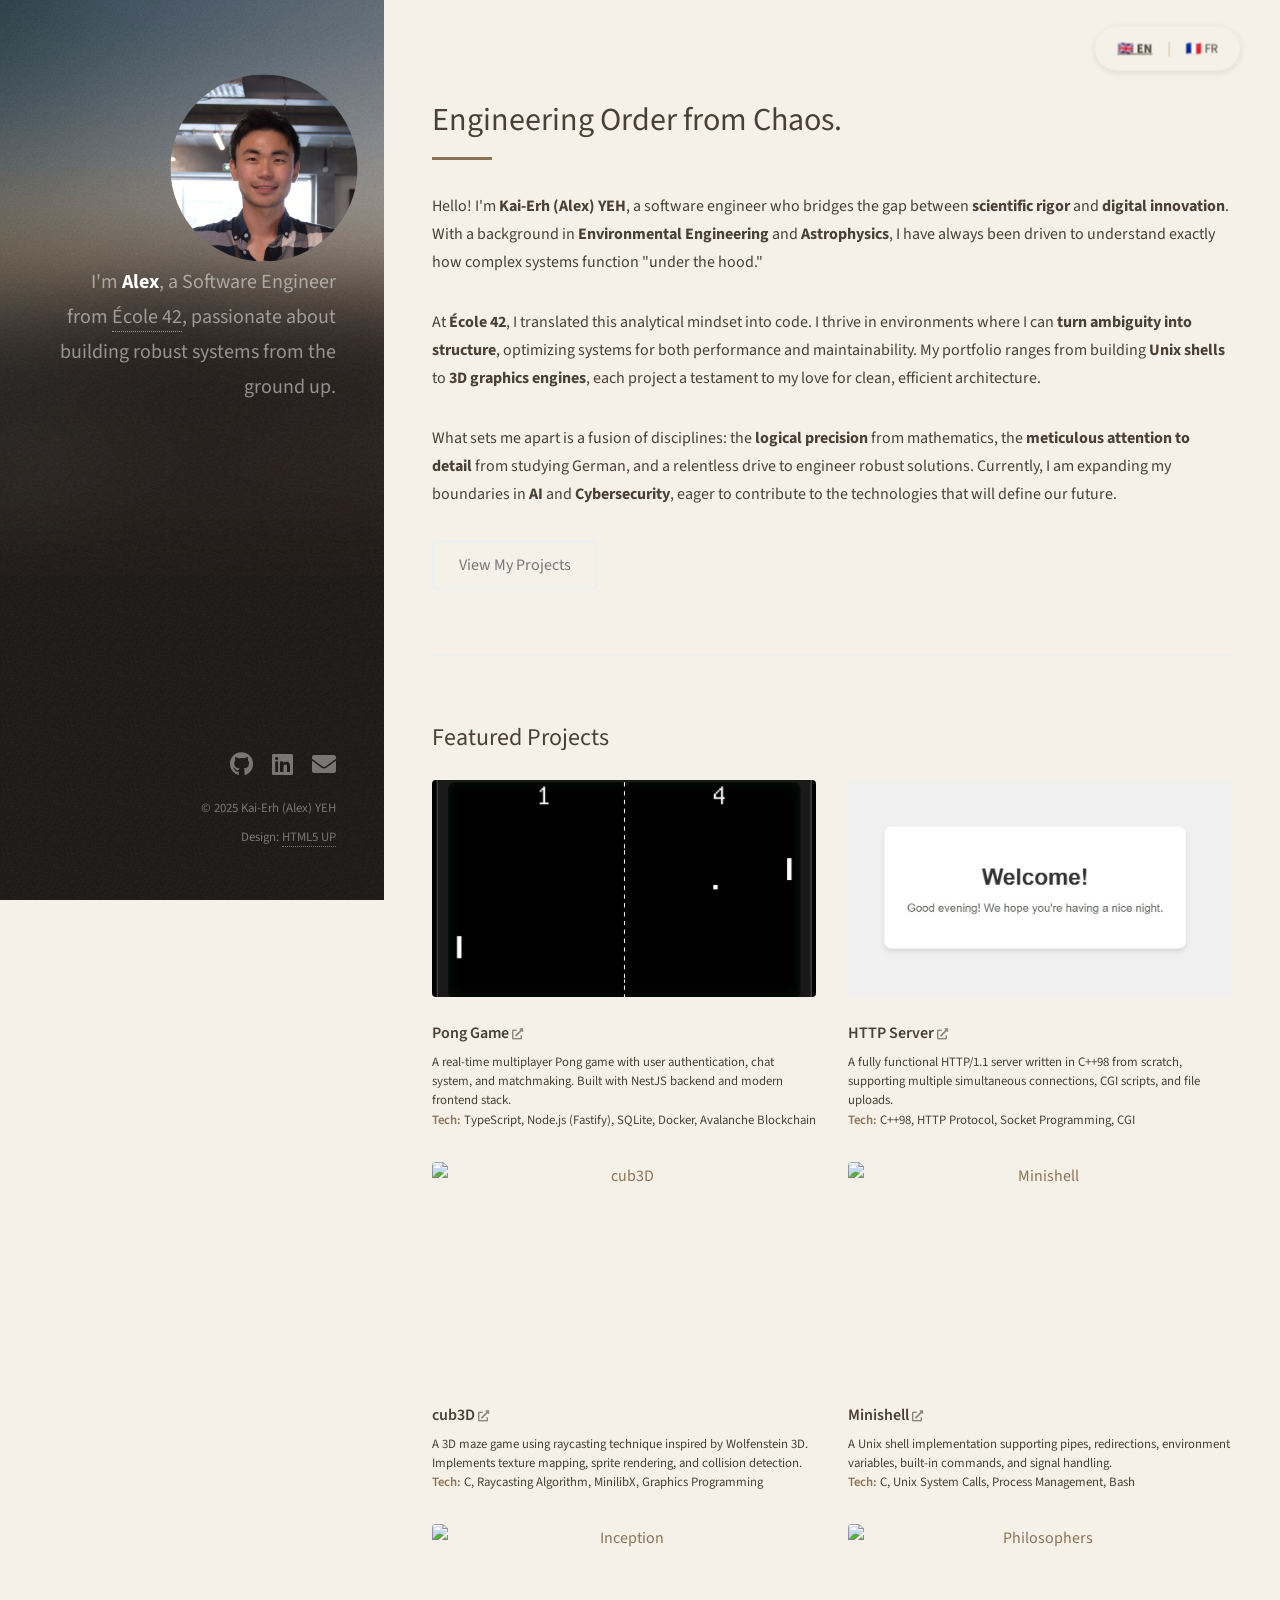
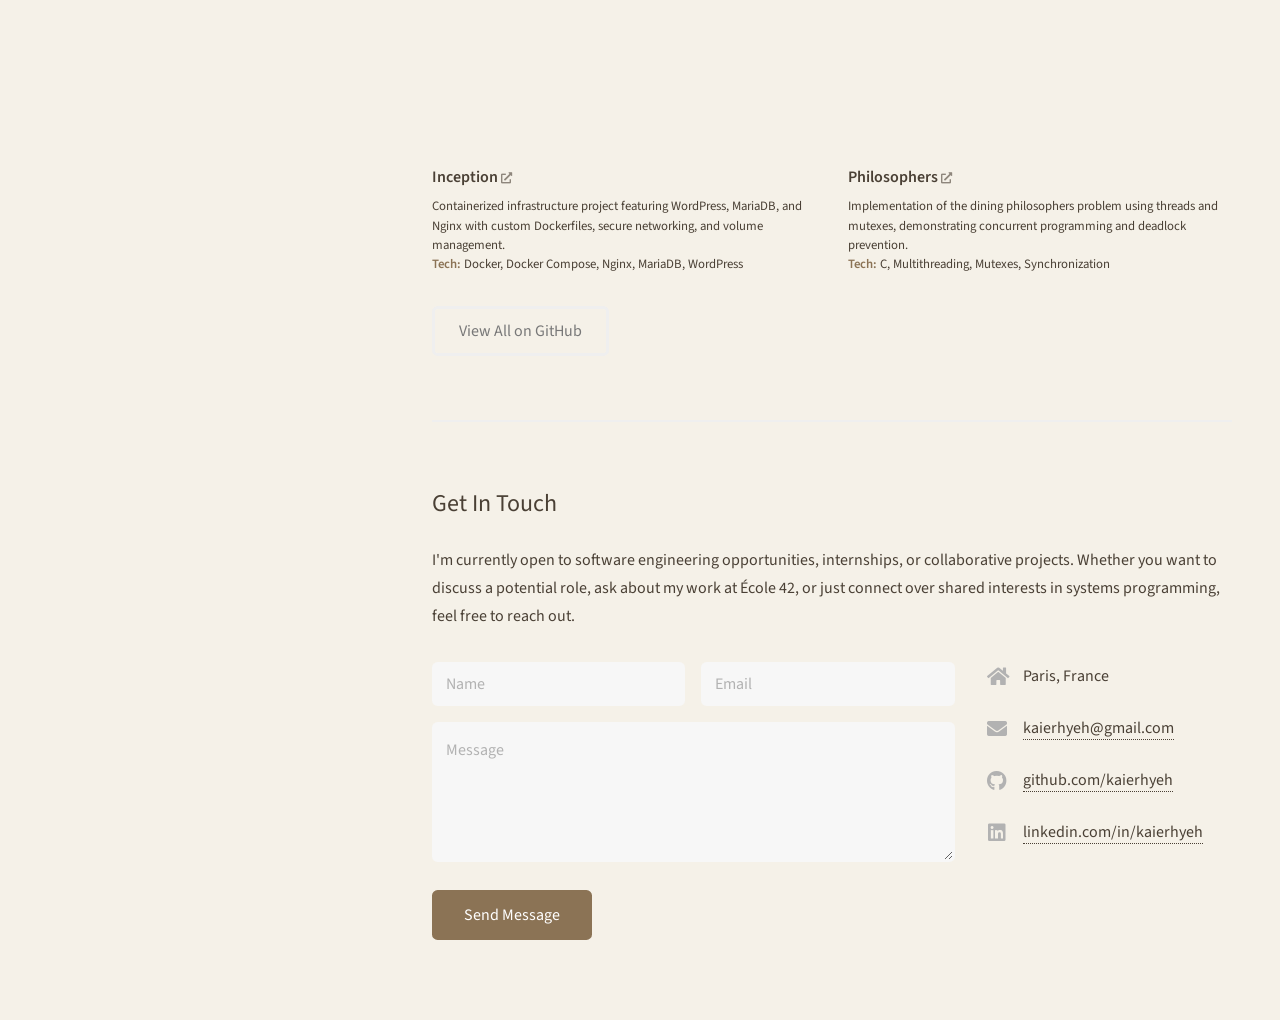
==== commit d0d0c48a: "Updated webserv and optimized code and structure" ====
--- a/index.html
+++ b/index.html
@@ -1,195 +1,206 @@
-<!DOCTYPE HTML>
-<!--
-	Strata by HTML5 UP
-	html5up.net | @ajlkn
-	Free for personal and commercial use under the CCA 3.0 license (html5up.net/license)
--->
-<html>
-
-<head>
-	<title>Kai-Erh (Alex) YEH | Software Engineer @ 42</title>
-	<meta charset="utf-8" />
-	<meta name="viewport" content="width=device-width, initial-scale=1, user-scalable=no" />
-	<meta name="description"
-		content="Software Engineer from École 42, specializing in system programming, web development, and low-level programming." />
-	<link rel="stylesheet" href="assets/css/main.css" />
-</head>
-
-<body class="is-preload">
-
-	<!-- Header -->
-	<header id="header">
-		<div class="inner">
-			<a href="#" class="image avatar"><img src="images/avatar.jpg" alt="Profile Picture" /></a>
-			<h1>I'm <strong>Alex</strong>,<br />
-				a Software Engineer from <a href="https://en.wikipedia.org/wiki/42_(school)">École 42</a>,<br />
-				passionate about building robust<br />
-				systems from the ground up.</h1>
-		</div>
-	</header>
-
-	<!-- Main -->
-	<div id="main">
-
-		<!-- One -->
-		<section id="one">
-			<header class="major">
-				<h2>Engineering Order from Chaos.</h2>
-			</header>
-			<p>Hello! I'm <strong>Kai-Erh (Alex) YEH</strong>, a software engineer who bridges the gap between
-				<strong>scientific rigor</strong> and <strong>digital innovation</strong>. With a background in
-				<strong>Environmental Engineering</strong> and <strong>Astrophysics</strong>, I have always been driven
-				to understand exactly how complex systems function "under the hood."
-			</p>
-			<p>At <strong>École 42</strong>, I translated this analytical mindset into code. I thrive in environments
-				where I can <strong>turn ambiguity into structure</strong>, optimizing systems for both performance and
-				maintainability. My portfolio ranges from building <strong>Unix shells</strong> to <strong>3D graphics
-					engines</strong>, each project a testament to my love for clean, efficient architecture.</p>
-			<p>What sets me apart is a fusion of disciplines: the <strong>logical precision</strong> from mathematics,
-				the <strong>meticulous attention to detail</strong> from studying German, and a relentless drive to
-				engineer robust solutions. Currently, I am expanding my boundaries in <strong>AI</strong> and
-				<strong>Cybersecurity</strong>, eager to contribute to the technologies that will define our future.
-			</p>
-			<ul class="actions">
-				<li><a href="#projects" class="button">View My Projects</a></li>
-			</ul>
-		</section>
-
-		<!-- Projects -->
-		<section id="projects">
-			<h2>Featured Projects</h2>
-			<div class="row">
-		<article class="col-6 col-12-xsmall work-item">
-			<a href="images/fulls/ft_transcendence/pong.png" class="image fit thumb"><img
-					src="images/thumbs/pong_thumb.jpg" alt="Pong Game" /></a>
-			<a href="images/fulls/ft_transcendence/pong_tournament.png" style="display:none"></a>
-			<a href="images/fulls/ft_transcendence/pong_chat.png" style="display:none"></a>
-			<h3><a href="https://github.com/kaierhyeh/ft_transcendence" target="_blank">Pong Game <i class="fa fa-external-link-alt" style="font-size: 0.7em; opacity: 0.6;"></i></a></h3>
-				<p>A real-time multiplayer Pong game with user authentication, chat system, and matchmaking. Built
-					with NestJS backend and modern frontend stack.</p>
-				<p><strong>Tech:</strong> TypeScript, Node.js (Fastify), SQLite, Docker, Avalanche Blockchain</p>
-			</article>
-			<article class="col-6 col-12-xsmall work-item">
-				<a href="images/fulls/02.jpg" class="image fit thumb"><img
-						src="images/thumbs/webserv.jpg" alt="HTTP Server" /></a>
-				<h3><a href="https://github.com/kaierhyeh/42-Cursus/tree/main/Webserv" target="_blank">HTTP Server <i class="fa fa-external-link-alt" style="font-size: 0.7em; opacity: 0.6;"></i></a></h3>
-					<p>A fully functional HTTP/1.1 server written in C++98 from scratch, supporting multiple
-						simultaneous connections, CGI scripts, and file uploads.</p>
-					<p><strong>Tech:</strong> C++98, HTTP Protocol, Socket Programming, CGI</p>
-				</article>
-			<article class="col-6 col-12-xsmall work-item">
-				<a href="images/fulls/03.jpg" class="image fit thumb"><img
-						src="images/thumbs/cub3d.jpg" alt="cub3D" /></a>
-				<h3><a href="https://github.com/kaierhyeh/42-Cursus/tree/main/cub3D" target="_blank">cub3D <i class="fa fa-external-link-alt" style="font-size: 0.7em; opacity: 0.6;"></i></a></h3>
-					<p>A 3D maze game using raycasting technique inspired by Wolfenstein 3D. Implements texture mapping,
-						sprite rendering, and collision detection.</p>
-					<p><strong>Tech:</strong> C, Raycasting Algorithm, MinilibX, Graphics Programming</p>
-				</article>
-			<article class="col-6 col-12-xsmall work-item">
-				<a href="images/fulls/04.jpg" class="image fit thumb"><img
-						src="images/thumbs/minishell.jpg" alt="Minishell" /></a>
-				<h3><a href="https://github.com/kaierhyeh/Minishell" target="_blank">Minishell <i class="fa fa-external-link-alt" style="font-size: 0.7em; opacity: 0.6;"></i></a></h3>
-					<p>A Unix shell implementation supporting pipes, redirections, environment variables, built-in
-						commands, and signal handling.</p>
-					<p><strong>Tech:</strong> C, Unix System Calls, Process Management, Bash</p>
-				</article>
-			<article class="col-6 col-12-xsmall work-item">
-				<a href="images/fulls/05.jpg" class="image fit thumb"><img
-						src="images/thumbs/inception.jpg" alt="Inception" /></a>
-				<h3><a href="https://github.com/kaierhyeh/42-Cursus/tree/main/Inception" target="_blank">Inception <i class="fa fa-external-link-alt" style="font-size: 0.7em; opacity: 0.6;"></i></a></h3>
-					<p>Containerized infrastructure project featuring WordPress, MariaDB, and Nginx with custom
-						Dockerfiles, secure networking, and volume management.</p>
-					<p><strong>Tech:</strong> Docker, Docker Compose, Nginx, MariaDB, WordPress</p>
-				</article>
-			<article class="col-6 col-12-xsmall work-item">
-				<a href="images/fulls/06.jpg" class="image fit thumb"><img
-						src="images/thumbs/philosophers.jpg" alt="Philosophers" /></a>
-				<h3><a href="https://github.com/kaierhyeh/Philosophers" target="_blank">Philosophers <i class="fa fa-external-link-alt" style="font-size: 0.7em; opacity: 0.6;"></i></a></h3>
-					<p>Implementation of the dining philosophers problem using threads and mutexes, demonstrating
-						concurrent programming and deadlock prevention.</p>
-					<p><strong>Tech:</strong> C, Multithreading, Mutexes, Synchronization</p>
-				</article>
-			</div>
-			<ul class="actions">
-				<li><a href="https://github.com/kaierhyeh" class="button">View All on GitHub</a></li>
-			</ul>
-		</section>
-
-		<!-- Three -->
-		<section id="three">
-			<h2>Get In Touch</h2>
-			<p>I'm currently open to software engineering opportunities, internships, or collaborative projects. Whether
-				you want to discuss a potential role, ask about my work at École 42, or just connect over shared
-				interests in systems programming, feel free to reach out.</p>
-			<div class="row">
-				<div class="col-8 col-12-small">
-					<form method="post" action="https://formspree.io/f/YOUR_FORM_ID">
-						<div class="row gtr-uniform gtr-50">
-							<div class="col-6 col-12-xsmall"><input type="text" name="name" id="name" placeholder="Name"
-									required /></div>
-							<div class="col-6 col-12-xsmall"><input type="email" name="email" id="email"
-									placeholder="Email" required /></div>
-							<div class="col-12"><textarea name="message" id="message" placeholder="Message" rows="4"
-									required></textarea></div>
-						</div>
-						<br />
-						<ul class="actions">
-							<li><input type="submit" value="Send Message" class="primary" /></li>
-						</ul>
-					</form>
-				</div>
-				<div class="col-4 col-12-small">
-					<ul class="labeled-icons">
-						<li>
-							<h3 class="icon solid fa-home"><span class="label">Location</span></h3>
-							Paris, France<br />
-						</li>
-						<li>
-							<h3 class="icon solid fa-envelope"><span class="label">Email</span></h3>
-							<a href="mailto:kaierhyeh@gmail.com">kaierhyeh@gmail.com</a>
-						</li>
-						<li>
-							<h3 class="icon brands fa-github"><span class="label">GitHub</span></h3>
-							<a href="https://github.com/kaierhyeh" target="_blank">github.com/kaierhyeh</a>
-						</li>
-						<li>
-							<h3 class="icon brands fa-linkedin"><span class="label">LinkedIn</span></h3>
-							<a href="https://www.linkedin.com/in/kai-erh-yeh-56522620b/"
-								target="_blank">linkedin.com/in/yourprofile</a>
-						</li>
-					</ul>
-				</div>
-			</div>
-		</section>
-
-	</div>
-
-	<!-- Footer -->
-	<footer id="footer">
-		<div class="inner">
-			<ul class="icons">
-				<li><a href="https://github.com/kaierhyeh" class="icon brands fa-github" target="_blank"><span
-							class="label">Github</span></a></li>
-				<li><a href="https://www.linkedin.com/in/kai-erh-yeh-56522620b/" class="icon brands fa-linkedin"
-						target="_blank"><span class="label">LinkedIn</span></a></li>
-				<li><a href="mailto:kaierhyeh@gmail.com" class="icon solid fa-envelope"><span
-							class="label">Email</span></a></li>
-			</ul>
-			<ul class="copyright">
-				<li>&copy; 2025 Kai-Erh (Alex) YEH</li>
-				<li>Design: <a href="http://html5up.net">HTML5 UP</a></li>
-			</ul>
-		</div>
-	</footer>
-
-	<!-- Scripts -->
-	<script src="assets/js/jquery.min.js"></script>
-	<script src="assets/js/jquery.poptrox.min.js"></script>
-	<script src="assets/js/browser.min.js"></script>
-	<script src="assets/js/breakpoints.min.js"></script>
-	<script src="assets/js/util.js"></script>
-	<script src="assets/js/main.js"></script>
-
-</body>
-
+<!DOCTYPE HTML>
+<!--
+	Strata by HTML5 UP
+	html5up.net | @ajlkn
+	Free for personal and commercial use under the CCA 3.0 license (html5up.net/license)
+-->
+<html>
+
+<head>
+	<title>Kai-Erh (Alex) YEH | Software Engineer @ 42</title>
+	<meta charset="utf-8" />
+	<meta name="viewport" content="width=device-width, initial-scale=1, user-scalable=no" />
+	<meta name="description"
+		content="Software Engineer from École 42, specializing in system programming, web development, and low-level programming." />
+	<link rel="stylesheet" href="assets/css/main.css" />
+</head>
+
+<body class="is-preload">
+
+	<!-- Language Switcher (Fixed Top Right) -->
+	<div class="language-switcher-fixed">
+		<button class="lang-btn" data-lang="en">🇬🇧 EN</button>
+		<span class="lang-divider">|</span>
+		<button class="lang-btn" data-lang="fr">🇫🇷 FR</button>
+	</div>
+
+	<!-- Header -->
+	<header id="header">
+		<div class="inner">
+			<a href="#" class="image avatar"><img src="images/photo de 42.jpg" alt="Profile Picture" /></a>
+			<h1 data-lang-en="I'm <strong>Alex</strong>, a Software Engineer from <a href='https://en.wikipedia.org/wiki/42_(school)'>École 42</a>, passionate about building robust systems from the ground up." data-lang-fr="Je suis <strong>Alex</strong>, Ingénieur Logiciel à <a href='https://fr.wikipedia.org/wiki/42_(école)'>École 42</a>, passionné par la création de systèmes robustes de A à Z.">I'm <strong>Alex</strong>, a Software Engineer from <a href="https://en.wikipedia.org/wiki/42_(school)">École 42</a>, passionate about building robust systems from the ground up.</h1>
+		</div>
+	</header>
+
+	<!-- Main -->
+	<div id="main">
+
+		<!-- One -->
+		<section id="one">
+			<header class="major">
+				<h2 data-lang-en="Engineering Order from Chaos." data-lang-fr="Créer l'Ordre à partir du Chaos.">Engineering Order from Chaos.</h2>
+			</header>
+			<p data-lang-en="Hello! I'm <strong>Kai-Erh (Alex) YEH</strong>, a software engineer who bridges the gap between <strong>scientific rigor</strong> and <strong>digital innovation</strong>. With a background in <strong>Environmental Engineering</strong> and <strong>Astrophysics</strong>, I have always been driven to understand exactly how complex systems function &quot;under the hood.&quot;" data-lang-fr="Bonjour ! Je suis <strong>Kai-Erh (Alex) YEH</strong>, un ingénieur logiciel qui fait le pont entre <strong>rigueur scientifique</strong> et <strong>innovation numérique</strong>. Avec une formation en <strong>Ingénierie Environnementale</strong> et en <strong>Astrophysique</strong>, j'ai toujours été animé par la volonté de comprendre exactement comment fonctionnent les systèmes complexes &quot;sous le capot&quot;.">Hello! I'm <strong>Kai-Erh (Alex) YEH</strong>, a software engineer who bridges the gap between
+				<strong>scientific rigor</strong> and <strong>digital innovation</strong>. With a background in
+				<strong>Environmental Engineering</strong> and <strong>Astrophysics</strong>, I have always been driven
+				to understand exactly how complex systems function "under the hood."
+			</p>
+			<p data-lang-en="At <strong>École 42</strong>, I translated this analytical mindset into code. I thrive in environments where I can <strong>turn ambiguity into structure</strong>, optimizing systems for both performance and maintainability. My portfolio ranges from building <strong>Unix shells</strong> to <strong>3D graphics engines</strong>, each project a testament to my love for clean, efficient architecture." data-lang-fr="À <strong>École 42</strong>, j'ai traduit cet état d'esprit analytique en code. Je m'épanouis dans des environnements où je peux <strong>transformer l'ambiguïté en structure</strong>, en optimisant les systèmes pour la performance et la maintenabilité. Mon portfolio va de la création de <strong>shells Unix</strong> aux <strong>moteurs graphiques 3D</strong>, chaque projet témoignant de mon amour pour une architecture claire et efficace.">At <strong>École 42</strong>, I translated this analytical mindset into code. I thrive in environments
+				where I can <strong>turn ambiguity into structure</strong>, optimizing systems for both performance and
+				maintainability. My portfolio ranges from building <strong>Unix shells</strong> to <strong>3D graphics
+					engines</strong>, each project a testament to my love for clean, efficient architecture.</p>
+			<p data-lang-en="What sets me apart is a fusion of disciplines: the <strong>logical precision</strong> from mathematics, the <strong>meticulous attention to detail</strong> from studying German, and a relentless drive to engineer robust solutions. Currently, I am expanding my boundaries in <strong>AI</strong> and <strong>Cybersecurity</strong>, eager to contribute to the technologies that will define our future." data-lang-fr="Ce qui me distingue, c'est une fusion de disciplines : la <strong>précision logique</strong> des mathématiques, l'<strong>attention méticuleuse aux détails</strong> de l'étude de l'allemand, et une volonté inébranlable de créer des solutions robustes. Actuellement, j'élargis mes horizons dans l'<strong>IA</strong> et la <strong>Cybersécurité</strong>, impatient de contribuer aux technologies qui définiront notre avenir.">What sets me apart is a fusion of disciplines: the <strong>logical precision</strong> from mathematics,
+				the <strong>meticulous attention to detail</strong> from studying German, and a relentless drive to
+				engineer robust solutions. Currently, I am expanding my boundaries in <strong>AI</strong> and
+				<strong>Cybersecurity</strong>, eager to contribute to the technologies that will define our future.
+			</p>
+			<ul class="actions">
+				<li><a href="#projects" class="button" data-lang-en="View My Projects" data-lang-fr="Voir Mes Projets">View My Projects</a></li>
+			</ul>
+		</section>
+
+		<!-- Projects -->
+		<section id="projects">
+			<h2 data-lang-en="Featured Projects" data-lang-fr="Projets Phares">Featured Projects</h2>
+			<div class="row">
+				<article class="col-6 col-12-xsmall work-item">
+					<a href="images/fulls/ft_transcendence/pong.png" class="image fit thumb"><img
+							src="images/thumbs/pong_thumb.jpg" alt="Pong Game" /></a>
+					<a href="images/fulls/ft_transcendence/pong_tournament.png" style="display:none"></a>
+					<a href="images/fulls/ft_transcendence/pong_chat.png" style="display:none"></a>
+					<h3><a href="https://github.com/kaierhyeh/ft_transcendence" target="_blank">Pong Game <i
+								class="fa fa-external-link-alt" style="font-size: 0.7em; opacity: 0.6;"></i></a></h3>
+					<p data-lang-en="A real-time multiplayer Pong game with user authentication, chat system, and matchmaking. Built with NestJS backend and modern frontend stack." data-lang-fr="Un jeu Pong multijoueur en temps réel avec authentification utilisateur, système de chat et matchmaking. Développé avec un backend NestJS et une stack frontend moderne.">A real-time multiplayer Pong game with user authentication, chat system, and matchmaking. Built
+						with NestJS backend and modern frontend stack.</p>
+					<p><strong>Tech:</strong> TypeScript, Node.js (Fastify), SQLite, Docker, Avalanche Blockchain</p>
+				</article>
+				<article class="col-6 col-12-xsmall work-item">
+					<a href="images/fulls/webserv/index.jpg" class="image fit thumb"><img src="images/thumbs/webserv.jpg"
+							alt="HTTP Server" /></a>
+					<a href="images/fulls/webserv/form.jpg" style="display:none"></a>
+					<h3><a href="https://github.com/kaierhyeh/42-Cursus/tree/main/Webserv" target="_blank">HTTP Server
+							<i class="fa fa-external-link-alt" style="font-size: 0.7em; opacity: 0.6;"></i></a></h3>
+					<p data-lang-en="A fully functional HTTP/1.1 server written in C++98 from scratch, supporting multiple simultaneous connections, CGI scripts, and file uploads." data-lang-fr="Un serveur HTTP/1.1 entièrement fonctionnel écrit en C++98 depuis zéro, supportant plusieurs connexions simultanées, scripts CGI et téléchargements de fichiers.">A fully functional HTTP/1.1 server written in C++98 from scratch, supporting multiple
+						simultaneous connections, CGI scripts, and file uploads.</p>
+					<p><strong>Tech:</strong> C++98, HTTP Protocol, Socket Programming, CGI</p>
+				</article>
+				<article class="col-6 col-12-xsmall work-item">
+					<a href="images/fulls/03.jpg" class="image fit thumb"><img src="images/thumbs/cub3d.jpg"
+							alt="cub3D" /></a>
+					<h3><a href="https://github.com/kaierhyeh/42-Cursus/tree/main/cub3D" target="_blank">cub3D <i
+								class="fa fa-external-link-alt" style="font-size: 0.7em; opacity: 0.6;"></i></a></h3>
+					<p data-lang-en="A 3D maze game using raycasting technique inspired by Wolfenstein 3D. Implements texture mapping, sprite rendering, and collision detection." data-lang-fr="Un jeu de labyrinthe 3D utilisant la technique du raycasting inspirée de Wolfenstein 3D. Implémente le texture mapping, le rendu de sprites et la détection de collisions.">A 3D maze game using raycasting technique inspired by Wolfenstein 3D. Implements texture mapping,
+						sprite rendering, and collision detection.</p>
+					<p><strong>Tech:</strong> C, Raycasting Algorithm, MinilibX, Graphics Programming</p>
+				</article>
+				<article class="col-6 col-12-xsmall work-item">
+					<a href="images/fulls/04.jpg" class="image fit thumb"><img src="images/thumbs/minishell.jpg"
+							alt="Minishell" /></a>
+					<h3><a href="https://github.com/kaierhyeh/Minishell" target="_blank">Minishell <i
+								class="fa fa-external-link-alt" style="font-size: 0.7em; opacity: 0.6;"></i></a></h3>
+					<p data-lang-en="A Unix shell implementation supporting pipes, redirections, environment variables, built-in commands, and signal handling." data-lang-fr="Une implémentation de shell Unix supportant les pipes, redirections, variables d'environnement, commandes intégrées et gestion des signaux.">A Unix shell implementation supporting pipes, redirections, environment variables, built-in
+						commands, and signal handling.</p>
+					<p><strong>Tech:</strong> C, Unix System Calls, Process Management, Bash</p>
+				</article>
+				<article class="col-6 col-12-xsmall work-item">
+					<a href="images/fulls/05.jpg" class="image fit thumb"><img src="images/thumbs/inception.jpg"
+							alt="Inception" /></a>
+					<h3><a href="https://github.com/kaierhyeh/42-Cursus/tree/main/Inception" target="_blank">Inception
+							<i class="fa fa-external-link-alt" style="font-size: 0.7em; opacity: 0.6;"></i></a></h3>
+					<p data-lang-en="Containerized infrastructure project featuring WordPress, MariaDB, and Nginx with custom Dockerfiles, secure networking, and volume management." data-lang-fr="Projet d'infrastructure conteneurisée avec WordPress, MariaDB et Nginx, incluant des Dockerfiles personnalisés, réseau sécurisé et gestion des volumes.">Containerized infrastructure project featuring WordPress, MariaDB, and Nginx with custom
+						Dockerfiles, secure networking, and volume management.</p>
+					<p><strong>Tech:</strong> Docker, Docker Compose, Nginx, MariaDB, WordPress</p>
+				</article>
+				<article class="col-6 col-12-xsmall work-item">
+					<a href="images/fulls/06.jpg" class="image fit thumb"><img src="images/thumbs/philosophers.jpg"
+							alt="Philosophers" /></a>
+					<h3><a href="https://github.com/kaierhyeh/Philosophers" target="_blank">Philosophers <i
+								class="fa fa-external-link-alt" style="font-size: 0.7em; opacity: 0.6;"></i></a></h3>
+					<p data-lang-en="Implementation of the dining philosophers problem using threads and mutexes, demonstrating concurrent programming and deadlock prevention." data-lang-fr="Implémentation du problème des philosophes dîneurs utilisant threads et mutex, démontrant la programmation concurrente et la prévention des interblocages.">Implementation of the dining philosophers problem using threads and mutexes, demonstrating
+						concurrent programming and deadlock prevention.</p>
+					<p><strong>Tech:</strong> C, Multithreading, Mutexes, Synchronization</p>
+				</article>
+			</div>
+			<ul class="actions">
+				<li><a href="https://github.com/kaierhyeh" class="button" data-lang-en="View All on GitHub" data-lang-fr="Voir Tout sur GitHub">View All on GitHub</a></li>
+			</ul>
+		</section>
+
+		<!-- Three -->
+		<section id="three">
+			<h2 data-lang-en="Get In Touch" data-lang-fr="Contactez-Moi">Get In Touch</h2>
+			<p data-lang-en="I'm currently open to software engineering opportunities, internships, or collaborative projects. Whether you want to discuss a potential role, ask about my work at École 42, or just connect over shared interests in systems programming, feel free to reach out." data-lang-fr="Je suis actuellement ouvert aux opportunités d'ingénierie logicielle, stages ou projets collaboratifs. Que vous souhaitiez discuter d'un rôle potentiel, poser des questions sur mon travail à École 42, ou simplement échanger sur des intérêts communs en programmation système, n'hésitez pas à me contacter.">I'm currently open to software engineering opportunities, internships, or collaborative projects. Whether
+				you want to discuss a potential role, ask about my work at École 42, or just connect over shared
+				interests in systems programming, feel free to reach out.</p>
+			<div class="row">
+				<div class="col-8 col-12-small">
+					<form method="post" action="https://formspree.io/f/YOUR_FORM_ID">
+						<div class="row gtr-uniform gtr-50">
+							<div class="col-6 col-12-xsmall"><input type="text" name="name" id="name" data-lang-en-placeholder="Name" data-lang-fr-placeholder="Nom" placeholder="Name"
+									required /></div>
+							<div class="col-6 col-12-xsmall"><input type="email" name="email" id="email" data-lang-en-placeholder="Email" data-lang-fr-placeholder="Email"
+									placeholder="Email" required /></div>
+							<div class="col-12"><textarea name="message" id="message" data-lang-en-placeholder="Message" data-lang-fr-placeholder="Message" placeholder="Message" rows="4"
+									required></textarea></div>
+						</div>
+						<br />
+						<ul class="actions">
+							<li><input type="submit" id="submit-btn" data-lang-en-value="Send Message" data-lang-fr-value="Envoyer le Message" value="Send Message" class="primary" /></li>
+						</ul>
+					</form>
+				</div>
+				<div class="col-4 col-12-small">
+					<ul class="labeled-icons">
+						<li>
+							<h3 class="icon solid fa-home"><span class="label">Location</span></h3>
+							Paris, France<br />
+						</li>
+						<li>
+							<h3 class="icon solid fa-envelope"><span class="label">Email</span></h3>
+							<a href="mailto:kaierhyeh@gmail.com">kaierhyeh@gmail.com</a>
+						</li>
+						<li>
+							<h3 class="icon brands fa-github"><span class="label">GitHub</span></h3>
+							<a href="https://github.com/kaierhyeh" target="_blank">github.com/kaierhyeh</a>
+						</li>
+						<li>
+							<h3 class="icon brands fa-linkedin"><span class="label">LinkedIn</span></h3>
+							<a href="https://www.linkedin.com/in/kaierhyeh/" target="_blank">linkedin.com/in/kaierhyeh</a>
+					</li>
+				</ul>
+			</div>
+			</div>
+		</section>
+
+	</div>
+
+	<!-- Footer -->
+	<footer id="footer">
+		<div class="inner">
+			<ul class="icons">
+				<li><a href="https://github.com/kaierhyeh" class="icon brands fa-github" target="_blank"><span
+							class="label">Github</span></a></li>
+				<li><a href="https://www.linkedin.com/in/kaierhyeh/" class="icon brands fa-linkedin"
+						target="_blank"><span class="label">LinkedIn</span></a></li>
+				<li><a href="mailto:kaierhyeh@gmail.com" class="icon solid fa-envelope"><span
+							class="label">Email</span></a></li>
+			</ul>
+			<ul class="copyright">
+				<li>&copy; 2025 Kai-Erh (Alex) YEH</li>
+				<li>Design: <a href="http://html5up.net">HTML5 UP</a></li>
+			</ul>
+		</div>
+	</footer>
+
+	<!-- Scripts -->
+	<script src="assets/js/jquery.min.js"></script>
+	<script src="assets/js/jquery.poptrox.min.js"></script>
+	<script src="assets/js/browser.min.js"></script>
+	<script src="assets/js/breakpoints.min.js"></script>
+	<script src="assets/js/util.js"></script>
+	<script src="assets/js/main.js"></script>
+	<script src="assets/js/language-switcher.js"></script>
+
+</body>
+
 </html>
--- a/assets/css/main.css
+++ b/assets/css/main.css
@@ -2160,6 +2160,7 @@
 }
 
 .image:before {
+        pointer-events: none;
 	-moz-transition: opacity 0.2s ease-in-out;
 	-webkit-transition: opacity 0.2s ease-in-out;
 	-ms-transition: opacity 0.2s ease-in-out;
@@ -2170,7 +2171,7 @@
 	display: block;
 	height: 100%;
 	left: 0;
-	opacity: 0.5;
+	opacity: 0;
 	position: absolute;
 	top: 0;
 	width: 100%;
@@ -2187,7 +2188,8 @@
 	transition: opacity 0.2s ease-in-out;
 	border-radius: 0.35em;
 	border: solid 3px rgba(255, 255, 255, 0.5);
-	color: #fff;
+        
+	color: white;
 	content: 'View';
 	display: inline-block;
 	font-size: 0.8em;
@@ -2205,16 +2207,15 @@
 }
 
 .image.thumb:hover:after {
-	opacity: 1.0;
+        opacity: 1.0;
 }
 
 .image.thumb:hover:before {
-	background: url("images/overlay.png"), url("images/overlay.png");
-	opacity: 1.0;
+        background: rgba(0, 0, 0, 0.5);
+        opacity: 0.6;
 }
 
 .image img {
-	border-radius: 0.35em;
 	display: block;
 }
 
@@ -2261,6 +2262,9 @@
 .image.avatar img {
 	border-radius: 100%;
 	width: 100%;
+	object-fit: cover;
+	object-position: center 30%;
+	transform: scale(1.3);
 }
 
 /* List */
@@ -2768,7 +2772,7 @@
 
 #header .image.avatar {
 	margin: 0 0 1em 0;
-	width: 6.25em;
+	width: 9em;
 }
 
 /* Footer */
@@ -3136,10 +3140,6 @@
 		font-size: 1.25em;
 	}
 
-	#header h1 br {
-		display: none;
-	}
-
 	#header>.inner {
 		margin-bottom: 0;
 	}
@@ -3203,10 +3203,6 @@
 
 	#header h1 {
 		font-size: 1.75em;
-	}
-
-	#header h1 br {
-		display: inline;
 	}
 
 	/* Footer */
@@ -3341,10 +3337,6 @@
 		padding: 4.5em 1.5em;
 	}
 
-	#header h1 br {
-		display: none;
-	}
-
 	/* Footer */
 
 	#footer .copyright li {
@@ -3453,4 +3445,80 @@
 section#projects .button:hover {
 	transform: translateY(-2px);
 	box-shadow: 0 4px 12px rgba(139, 115, 85, 0.2);
-}+}
+
+/* Language Switcher - Fixed Top Right */
+.language-switcher-fixed {
+	position: fixed;
+	top: 1.5em;
+	right: 2em;
+	z-index: 999999;
+	background: rgba(245, 241, 232, 0.95);
+	padding: 0.6em 1em;
+	border-radius: 50px;
+	box-shadow: 0 2px 10px rgba(0, 0, 0, 0.1);
+	backdrop-filter: blur(10px);
+	transform: scale(0.9);
+}
+
+.language-switcher-fixed .lang-btn {
+	background: none;
+	border: none;
+	color: #4A4035;
+	cursor: pointer;
+	font-size: 0.9em;
+	font-weight: 600;
+	padding: 0.3em 0.6em;
+	transition: all 0.3s ease;
+	font-family: inherit;
+}
+
+.language-switcher-fixed .lang-btn:hover {
+	color: #8B7355;
+	transform: scale(1.1);
+}
+
+.language-switcher-fixed .lang-divider {
+	color: #A67C52;
+	margin: 0 0.3em;
+	opacity: 0.5;
+}
+
+/* Mobile responsive */
+@media screen and (max-width: 736px) {
+	.language-switcher-fixed {
+		top: 1em;
+		right: 1em;
+		padding: 0.5em 0.8em;
+		transform: scale(0.85);
+	}
+	
+	.language-switcher-fixed .lang-btn {
+		font-size: 0.85em;
+	}
+}
+
+/* Custom thumbnail hover effects */
+a.image.thumb {
+	position: relative;
+	display: block;
+}
+
+a.image.thumb:hover::before {
+	content: "";
+	position: absolute;
+	top: 0;
+	left: 0;
+	width: 100%;
+	height: 100%;
+	background: rgba(166, 124, 82, 0.7);
+	z-index: 1;
+	pointer-events: none;
+}
+
+a.image.thumb:hover::after {
+	box-sizing: border-box;
+	border: solid 3.5px rgba(255, 255, 255, 0.5);
+	background: rgba(0, 0, 0, 0.4);
+	z-index: 2;
+}
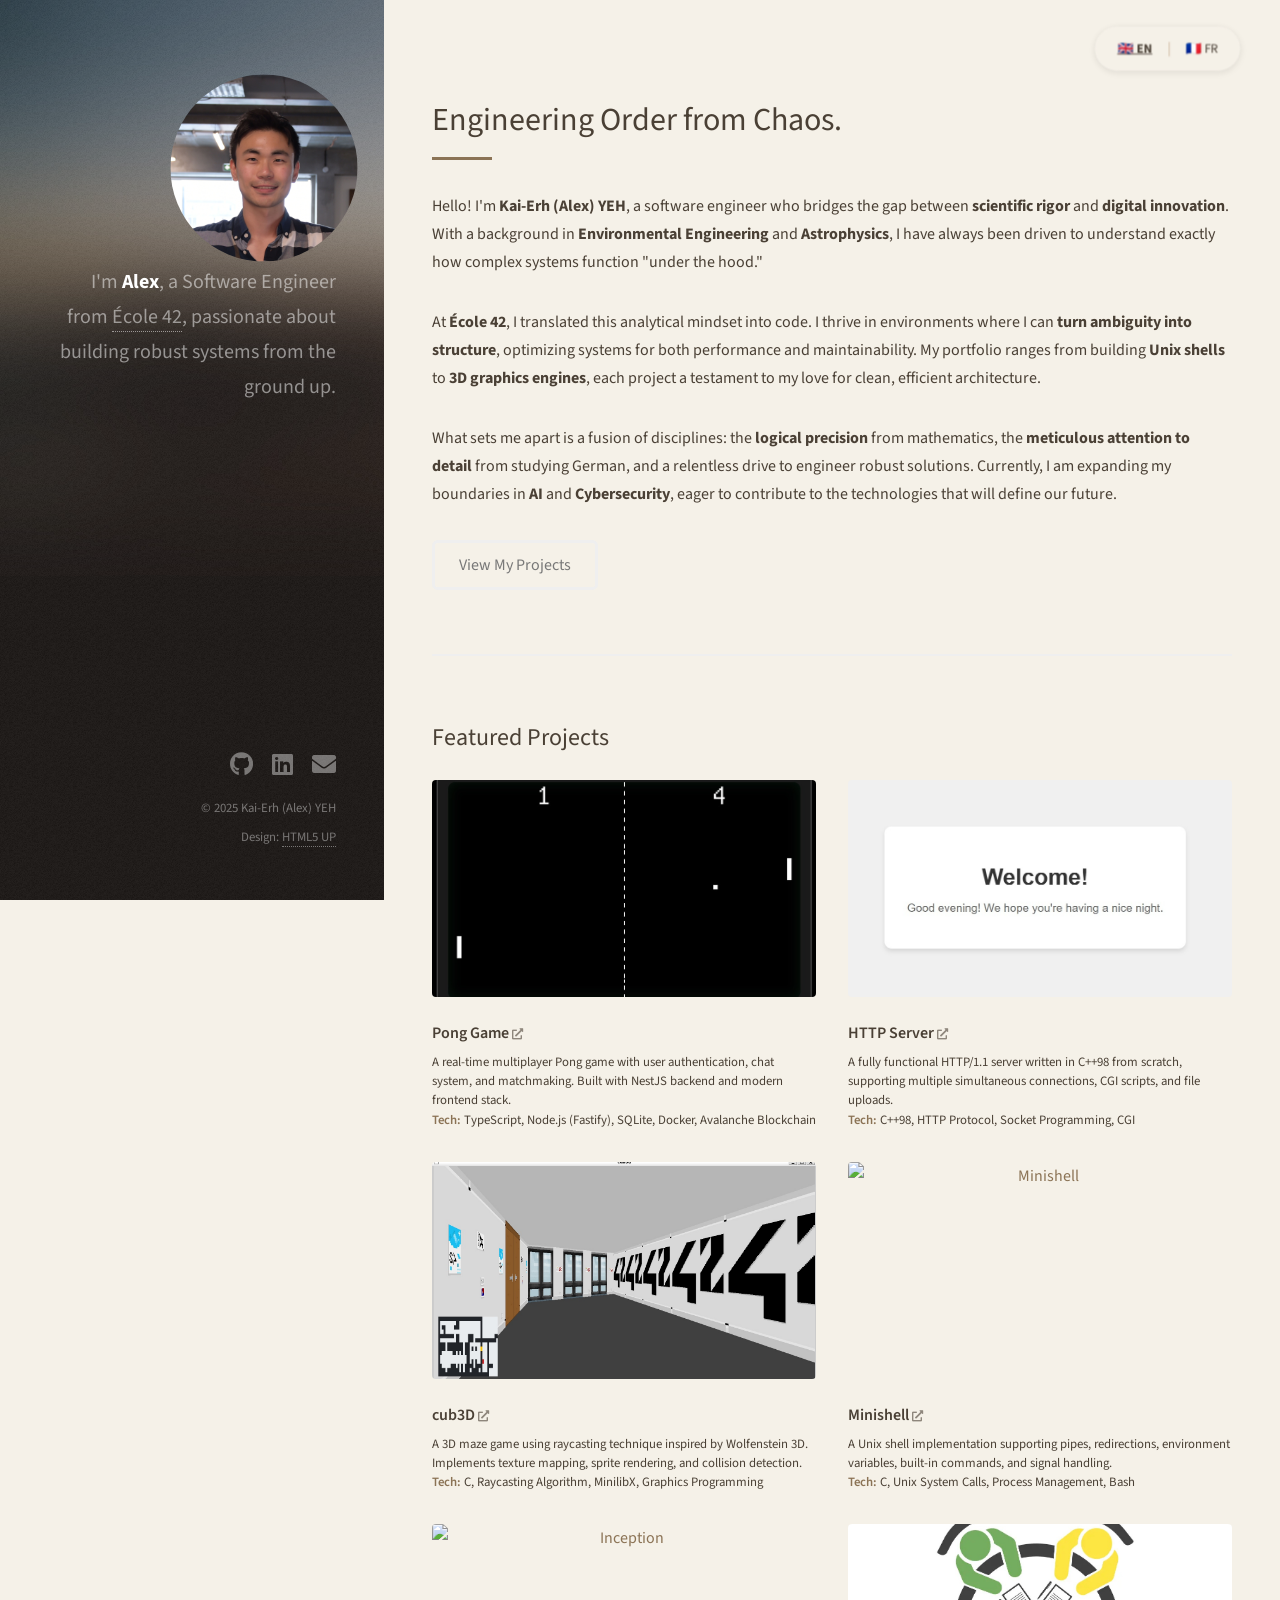
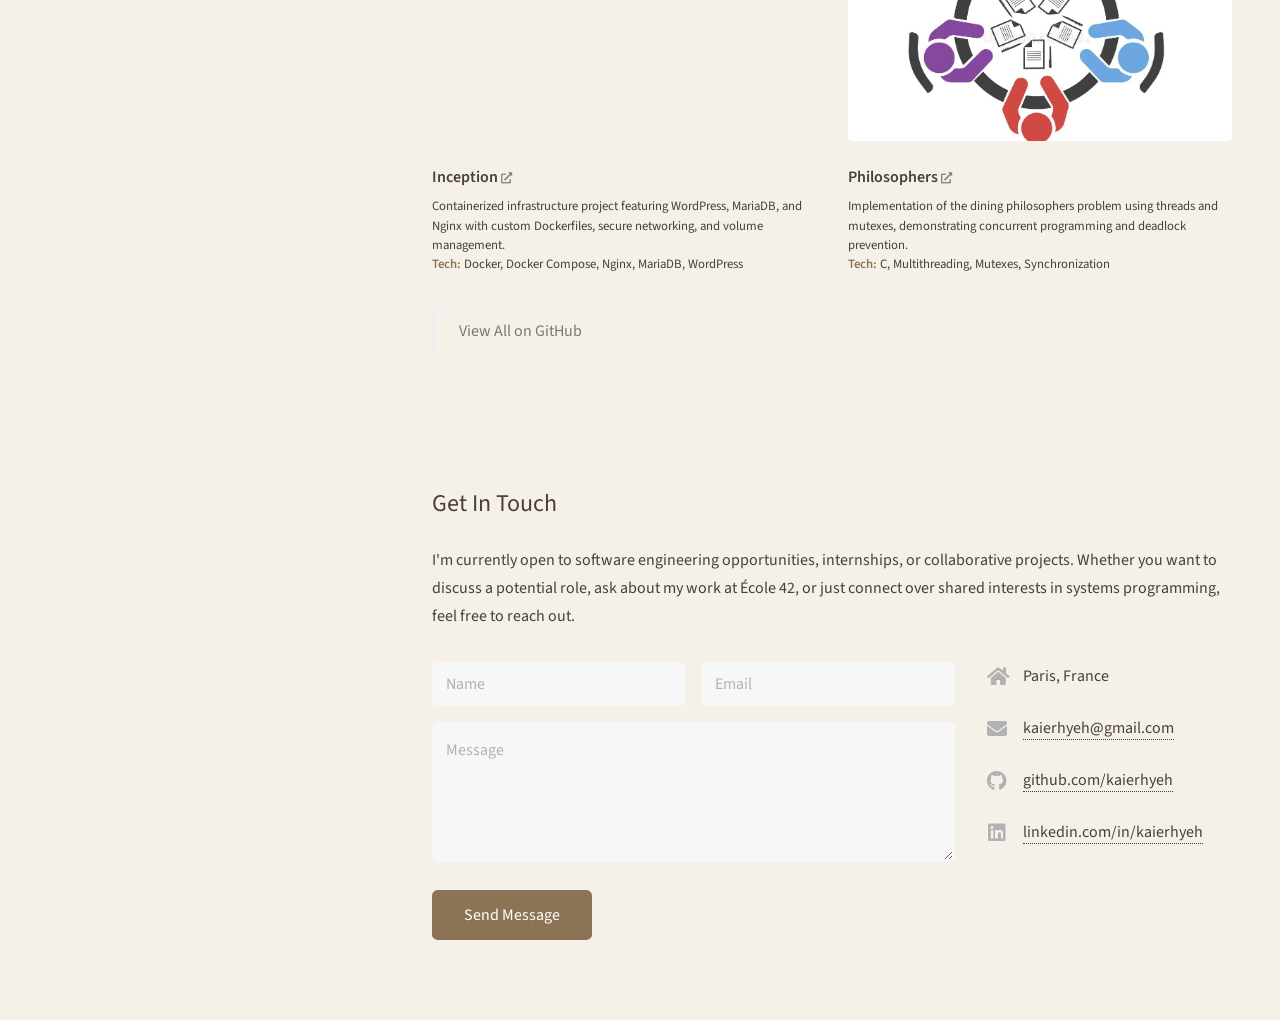
==== commit 20e13048: "Finished projeect presentation" ====
--- a/index.html
+++ b/index.html
@@ -83,19 +83,20 @@
 					<p data-lang-en="A fully functional HTTP/1.1 server written in C++98 from scratch, supporting multiple simultaneous connections, CGI scripts, and file uploads." data-lang-fr="Un serveur HTTP/1.1 entièrement fonctionnel écrit en C++98 depuis zéro, supportant plusieurs connexions simultanées, scripts CGI et téléchargements de fichiers.">A fully functional HTTP/1.1 server written in C++98 from scratch, supporting multiple
 						simultaneous connections, CGI scripts, and file uploads.</p>
 					<p><strong>Tech:</strong> C++98, HTTP Protocol, Socket Programming, CGI</p>
-				</article>
-				<article class="col-6 col-12-xsmall work-item">
-					<a href="images/fulls/03.jpg" class="image fit thumb"><img src="images/thumbs/cub3d.jpg"
-							alt="cub3D" /></a>
-					<h3><a href="https://github.com/kaierhyeh/42-Cursus/tree/main/cub3D" target="_blank">cub3D <i
-								class="fa fa-external-link-alt" style="font-size: 0.7em; opacity: 0.6;"></i></a></h3>
-					<p data-lang-en="A 3D maze game using raycasting technique inspired by Wolfenstein 3D. Implements texture mapping, sprite rendering, and collision detection." data-lang-fr="Un jeu de labyrinthe 3D utilisant la technique du raycasting inspirée de Wolfenstein 3D. Implémente le texture mapping, le rendu de sprites et la détection de collisions.">A 3D maze game using raycasting technique inspired by Wolfenstein 3D. Implements texture mapping,
-						sprite rendering, and collision detection.</p>
-					<p><strong>Tech:</strong> C, Raycasting Algorithm, MinilibX, Graphics Programming</p>
-				</article>
-				<article class="col-6 col-12-xsmall work-item">
-					<a href="images/fulls/04.jpg" class="image fit thumb"><img src="images/thumbs/minishell.jpg"
-							alt="Minishell" /></a>
+			</article>
+			<article class="col-6 col-12-xsmall work-item">
+				<a href="images/fulls/cub3D/index.jpg" class="image fit thumb"><img src="images/thumbs/cub3D.jpg"
+						alt="cub3D" /></a>
+				<a href="images/fulls/cub3D/1.jpg" style="display:none"></a>
+				<h3><a href="https://github.com/kaierhyeh/42-Cursus/tree/main/cub3D" target="_blank">cub3D <i
+							class="fa fa-external-link-alt" style="font-size: 0.7em; opacity: 0.6;"></i></a></h3>
+				<p data-lang-en="A 3D maze game using raycasting technique inspired by Wolfenstein 3D. Implements texture mapping, sprite rendering, and collision detection." data-lang-fr="Un jeu de labyrinthe 3D utilisant la technique du raycasting inspirée de Wolfenstein 3D. Implémente le texture mapping, le rendu de sprites et la détection de collisions.">A 3D maze game using raycasting technique inspired by Wolfenstein 3D. Implements texture mapping,
+					sprite rendering, and collision detection.</p>
+				<p><strong>Tech:</strong> C, Raycasting Algorithm, MinilibX, Graphics Programming</p>
+			</article>
+				<article class="col-6 col-12-xsmall work-item">
+					<a href="images/fulls/minishell/index.jpg" class="image fit thumb"><img src="images/thumbs/minishell.jpg" alt="Minishell" /></a>
+					<a href="images/fulls/minishell/1.jpg" style="display:none"></a>
 					<h3><a href="https://github.com/kaierhyeh/Minishell" target="_blank">Minishell <i
 								class="fa fa-external-link-alt" style="font-size: 0.7em; opacity: 0.6;"></i></a></h3>
 					<p data-lang-en="A Unix shell implementation supporting pipes, redirections, environment variables, built-in commands, and signal handling." data-lang-fr="Une implémentation de shell Unix supportant les pipes, redirections, variables d'environnement, commandes intégrées et gestion des signaux.">A Unix shell implementation supporting pipes, redirections, environment variables, built-in
@@ -103,8 +104,9 @@
 					<p><strong>Tech:</strong> C, Unix System Calls, Process Management, Bash</p>
 				</article>
 				<article class="col-6 col-12-xsmall work-item">
-					<a href="images/fulls/05.jpg" class="image fit thumb"><img src="images/thumbs/inception.jpg"
+					<a href="images/fulls/inception/index.jpg" class="image fit thumb"><img src="images/thumbs/inception.jpg"
 							alt="Inception" /></a>
+					<a href="images/fulls/inception/1.png" style="display:none"></a>
 					<h3><a href="https://github.com/kaierhyeh/42-Cursus/tree/main/Inception" target="_blank">Inception
 							<i class="fa fa-external-link-alt" style="font-size: 0.7em; opacity: 0.6;"></i></a></h3>
 					<p data-lang-en="Containerized infrastructure project featuring WordPress, MariaDB, and Nginx with custom Dockerfiles, secure networking, and volume management." data-lang-fr="Projet d'infrastructure conteneurisée avec WordPress, MariaDB et Nginx, incluant des Dockerfiles personnalisés, réseau sécurisé et gestion des volumes.">Containerized infrastructure project featuring WordPress, MariaDB, and Nginx with custom
@@ -112,8 +114,9 @@
 					<p><strong>Tech:</strong> Docker, Docker Compose, Nginx, MariaDB, WordPress</p>
 				</article>
 				<article class="col-6 col-12-xsmall work-item">
-					<a href="images/fulls/06.jpg" class="image fit thumb"><img src="images/thumbs/philosophers.jpg"
-							alt="Philosophers" /></a>
+				<a href="images/fulls/philo/index.jpg" class="image fit thumb"><img src="images/thumbs/philo.jpg"
+						alt="Philosophers" /></a>
+				<a href="images/fulls/philo/1.jpg" style="display:none"></a>
 					<h3><a href="https://github.com/kaierhyeh/Philosophers" target="_blank">Philosophers <i
 								class="fa fa-external-link-alt" style="font-size: 0.7em; opacity: 0.6;"></i></a></h3>
 					<p data-lang-en="Implementation of the dining philosophers problem using threads and mutexes, demonstrating concurrent programming and deadlock prevention." data-lang-fr="Implémentation du problème des philosophes dîneurs utilisant threads et mutex, démontrant la programmation concurrente et la prévention des interblocages.">Implementation of the dining philosophers problem using threads and mutexes, demonstrating
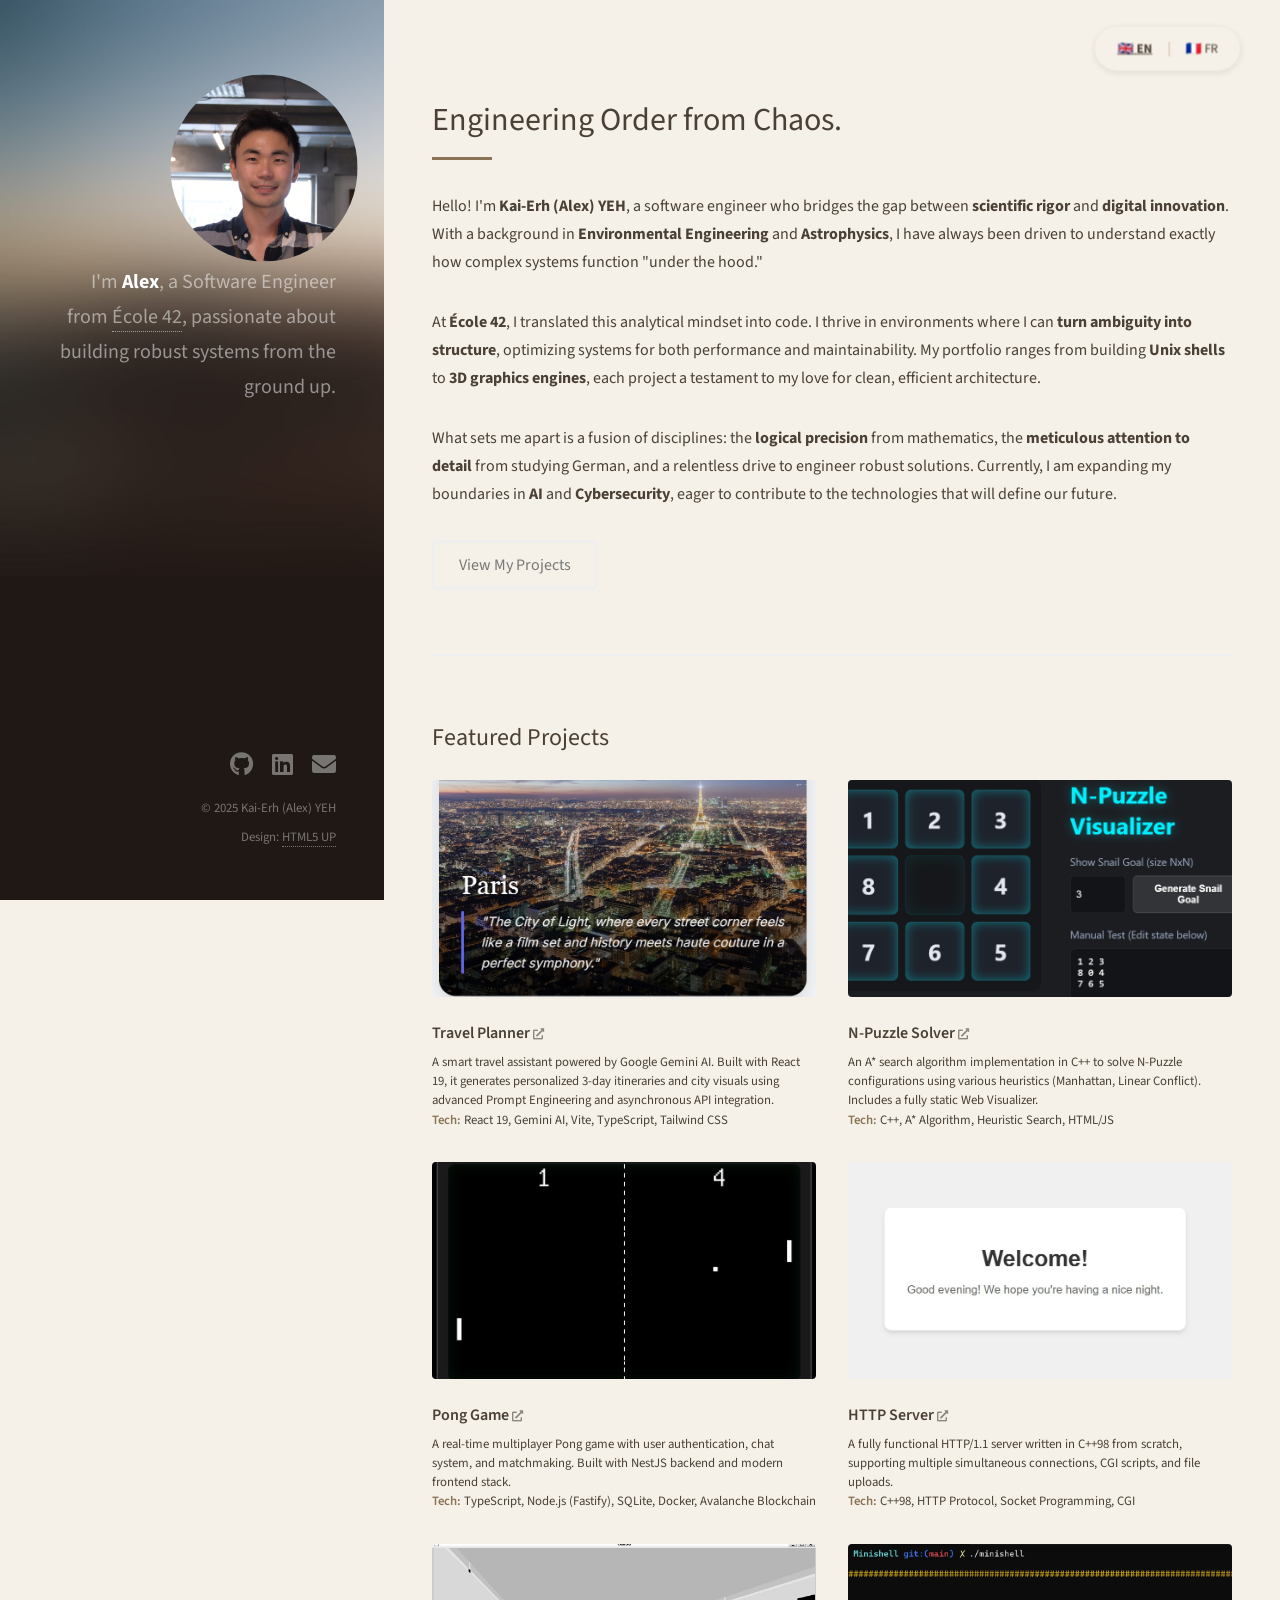
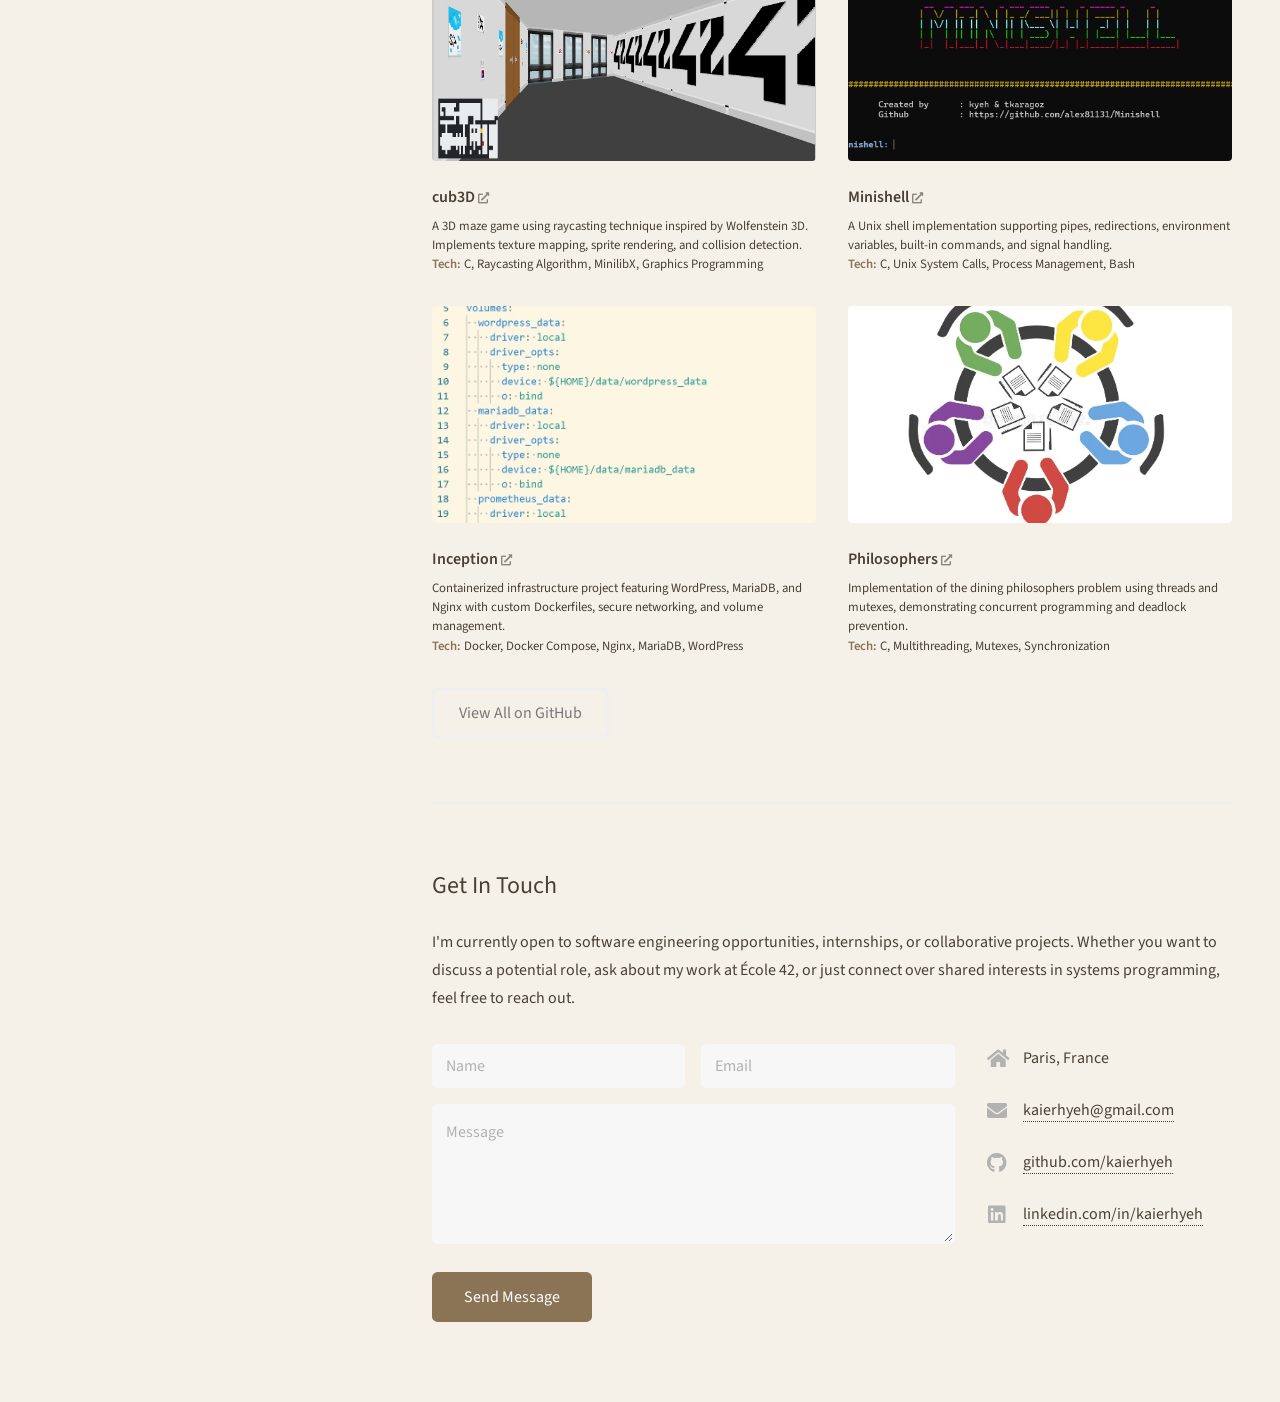
==== commit bcb27adc: "Updated N-Puzzle and Travel Planner projects." ====
--- a/index.html
+++ b/index.html
@@ -27,7 +27,7 @@
 	<!-- Header -->
 	<header id="header">
 		<div class="inner">
-			<a href="#" class="image avatar"><img src="images/photo de 42.jpg" alt="Profile Picture" /></a>
+			<a href="#" class="image avatar"><img src="media/photo de 42.jpg" alt="Profile Picture" /></a>
 			<h1 data-lang-en="I'm <strong>Alex</strong>, a Software Engineer from <a href='https://en.wikipedia.org/wiki/42_(school)'>École 42</a>, passionate about building robust systems from the ground up." data-lang-fr="Je suis <strong>Alex</strong>, Ingénieur Logiciel à <a href='https://fr.wikipedia.org/wiki/42_(école)'>École 42</a>, passionné par la création de systèmes robustes de A à Z.">I'm <strong>Alex</strong>, a Software Engineer from <a href="https://en.wikipedia.org/wiki/42_(school)">École 42</a>, passionate about building robust systems from the ground up.</h1>
 		</div>
 	</header>
@@ -64,10 +64,27 @@
 			<h2 data-lang-en="Featured Projects" data-lang-fr="Projets Phares">Featured Projects</h2>
 			<div class="row">
 				<article class="col-6 col-12-xsmall work-item">
-					<a href="images/fulls/ft_transcendence/pong.png" class="image fit thumb"><img
-							src="images/thumbs/pong_thumb.jpg" alt="Pong Game" /></a>
-					<a href="images/fulls/ft_transcendence/pong_tournament.png" style="display:none"></a>
-					<a href="images/fulls/ft_transcendence/pong_chat.png" style="display:none"></a>
+					<a href="#" class="image fit thumb" onclick="openGallery('travel_planner', 0); return false;">
+						<img src="media/thumbs/travel_planner.jpg" alt="Travel Planner" />
+					</a>
+					<h3><a href="https://github.com/kaierhyeh/Travel-Planner" target="_blank">Travel Planner <i
+								class="fa fa-external-link-alt" style="font-size: 0.7em; opacity: 0.6;"></i></a></h3>
+					<p data-lang-en="A smart travel assistant powered by Google Gemini AI. Built with React 19, it generates personalized 3-day itineraries and city visuals using advanced Prompt Engineering and asynchronous API integration." data-lang-fr="Un assistant de voyage intelligent propulsé par l'IA Google Gemini. Construit avec React 19, il génère des itinéraires personnalisés de 3 jours et des visuels de ville grâce à une ingénierie de prompt avancée et une intégration d'API asynchrone.">A smart travel assistant powered by Google Gemini AI. Built with React 19, it generates personalized 3-day itineraries and city visuals using advanced Prompt Engineering and asynchronous API integration.</p>
+					<p><strong>Tech:</strong> React 19, Gemini AI, Vite, TypeScript, Tailwind CSS</p>
+				</article>
+				<article class="col-6 col-12-xsmall work-item">
+					<a href="#" class="image fit thumb" onclick="openGallery('npuzzle', 0); return false;">
+						<img src="media/thumbs/npuzzle.png" alt="N-Puzzle Solver Video" />
+					</a>
+					<h3><a href="https://github.com/kaierhyeh/N-Puzzle" target="_blank">N-Puzzle Solver <i
+								class="fa fa-external-link-alt" style="font-size: 0.7em; opacity: 0.6;"></i></a></h3>
+					<p data-lang-en="An A* search algorithm implementation in C++ to solve N-Puzzle configurations using various heuristics (Manhattan, Linear Conflict). Includes a fully static Web Visualizer." data-lang-fr="Une implémentation de l'algorithme de recherche A* en C++ pour résoudre des configurations N-Puzzle en utilisant diverses heuristiques. Comprend un Web Visualizer entièrement statique.">An A* search algorithm implementation in C++ to solve N-Puzzle configurations using various heuristics (Manhattan, Linear Conflict). Includes a fully static Web Visualizer.</p>
+					<p><strong>Tech:</strong> C++, A* Algorithm, Heuristic Search, HTML/JS</p>
+				</article>
+				<article class="col-6 col-12-xsmall work-item">
+					<a href="#" class="image fit thumb" onclick="openGallery('pong', 0); return false;">
+						<img src="media/thumbs/pong_thumb.jpg" alt="Pong Game" />
+					</a>
 					<h3><a href="https://github.com/kaierhyeh/ft_transcendence" target="_blank">Pong Game <i
 								class="fa fa-external-link-alt" style="font-size: 0.7em; opacity: 0.6;"></i></a></h3>
 					<p data-lang-en="A real-time multiplayer Pong game with user authentication, chat system, and matchmaking. Built with NestJS backend and modern frontend stack." data-lang-fr="Un jeu Pong multijoueur en temps réel avec authentification utilisateur, système de chat et matchmaking. Développé avec un backend NestJS et une stack frontend moderne.">A real-time multiplayer Pong game with user authentication, chat system, and matchmaking. Built
@@ -75,9 +92,9 @@
 					<p><strong>Tech:</strong> TypeScript, Node.js (Fastify), SQLite, Docker, Avalanche Blockchain</p>
 				</article>
 				<article class="col-6 col-12-xsmall work-item">
-					<a href="images/fulls/webserv/index.jpg" class="image fit thumb"><img src="images/thumbs/webserv.jpg"
-							alt="HTTP Server" /></a>
-					<a href="images/fulls/webserv/form.jpg" style="display:none"></a>
+					<a href="#" class="image fit thumb" onclick="openGallery('webserv', 0); return false;">
+						<img src="media/thumbs/webserv.jpg" alt="HTTP Server" />
+					</a>
 					<h3><a href="https://github.com/kaierhyeh/42-Cursus/tree/main/Webserv" target="_blank">HTTP Server
 							<i class="fa fa-external-link-alt" style="font-size: 0.7em; opacity: 0.6;"></i></a></h3>
 					<p data-lang-en="A fully functional HTTP/1.1 server written in C++98 from scratch, supporting multiple simultaneous connections, CGI scripts, and file uploads." data-lang-fr="Un serveur HTTP/1.1 entièrement fonctionnel écrit en C++98 depuis zéro, supportant plusieurs connexions simultanées, scripts CGI et téléchargements de fichiers.">A fully functional HTTP/1.1 server written in C++98 from scratch, supporting multiple
@@ -85,9 +102,9 @@
 					<p><strong>Tech:</strong> C++98, HTTP Protocol, Socket Programming, CGI</p>
 			</article>
 			<article class="col-6 col-12-xsmall work-item">
-				<a href="images/fulls/cub3D/index.jpg" class="image fit thumb"><img src="images/thumbs/cub3D.jpg"
-						alt="cub3D" /></a>
-				<a href="images/fulls/cub3D/1.jpg" style="display:none"></a>
+				<a href="#" class="image fit thumb" onclick="openGallery('cub3d', 0); return false;">
+						<img src="media/thumbs/cub3D.jpg" alt="cub3D" />
+					</a>
 				<h3><a href="https://github.com/kaierhyeh/42-Cursus/tree/main/cub3D" target="_blank">cub3D <i
 							class="fa fa-external-link-alt" style="font-size: 0.7em; opacity: 0.6;"></i></a></h3>
 				<p data-lang-en="A 3D maze game using raycasting technique inspired by Wolfenstein 3D. Implements texture mapping, sprite rendering, and collision detection." data-lang-fr="Un jeu de labyrinthe 3D utilisant la technique du raycasting inspirée de Wolfenstein 3D. Implémente le texture mapping, le rendu de sprites et la détection de collisions.">A 3D maze game using raycasting technique inspired by Wolfenstein 3D. Implements texture mapping,
@@ -95,8 +112,9 @@
 				<p><strong>Tech:</strong> C, Raycasting Algorithm, MinilibX, Graphics Programming</p>
 			</article>
 				<article class="col-6 col-12-xsmall work-item">
-					<a href="images/fulls/minishell/index.jpg" class="image fit thumb"><img src="images/thumbs/minishell.jpg" alt="Minishell" /></a>
-					<a href="images/fulls/minishell/1.jpg" style="display:none"></a>
+					<a href="#" class="image fit thumb" onclick="openGallery('minishell', 0); return false;">
+						<img src="media/thumbs/minishell.jpg" alt="Minishell" />
+					</a>
 					<h3><a href="https://github.com/kaierhyeh/Minishell" target="_blank">Minishell <i
 								class="fa fa-external-link-alt" style="font-size: 0.7em; opacity: 0.6;"></i></a></h3>
 					<p data-lang-en="A Unix shell implementation supporting pipes, redirections, environment variables, built-in commands, and signal handling." data-lang-fr="Une implémentation de shell Unix supportant les pipes, redirections, variables d'environnement, commandes intégrées et gestion des signaux.">A Unix shell implementation supporting pipes, redirections, environment variables, built-in
@@ -104,9 +122,9 @@
 					<p><strong>Tech:</strong> C, Unix System Calls, Process Management, Bash</p>
 				</article>
 				<article class="col-6 col-12-xsmall work-item">
-					<a href="images/fulls/inception/index.jpg" class="image fit thumb"><img src="images/thumbs/inception.jpg"
-							alt="Inception" /></a>
-					<a href="images/fulls/inception/1.png" style="display:none"></a>
+					<a href="#" class="image fit thumb" onclick="openGallery('inception', 0); return false;">
+						<img src="media/thumbs/inception.jpg" alt="Inception" />
+					</a>
 					<h3><a href="https://github.com/kaierhyeh/42-Cursus/tree/main/Inception" target="_blank">Inception
 							<i class="fa fa-external-link-alt" style="font-size: 0.7em; opacity: 0.6;"></i></a></h3>
 					<p data-lang-en="Containerized infrastructure project featuring WordPress, MariaDB, and Nginx with custom Dockerfiles, secure networking, and volume management." data-lang-fr="Projet d'infrastructure conteneurisée avec WordPress, MariaDB et Nginx, incluant des Dockerfiles personnalisés, réseau sécurisé et gestion des volumes.">Containerized infrastructure project featuring WordPress, MariaDB, and Nginx with custom
@@ -114,9 +132,9 @@
 					<p><strong>Tech:</strong> Docker, Docker Compose, Nginx, MariaDB, WordPress</p>
 				</article>
 				<article class="col-6 col-12-xsmall work-item">
-				<a href="images/fulls/philo/index.jpg" class="image fit thumb"><img src="images/thumbs/philo.jpg"
-						alt="Philosophers" /></a>
-				<a href="images/fulls/philo/1.jpg" style="display:none"></a>
+				<a href="#" class="image fit thumb" onclick="openGallery('philo', 0); return false;">
+						<img src="media/thumbs/philo.jpg" alt="Philosophers" />
+					</a>
 					<h3><a href="https://github.com/kaierhyeh/Philosophers" target="_blank">Philosophers <i
 								class="fa fa-external-link-alt" style="font-size: 0.7em; opacity: 0.6;"></i></a></h3>
 					<p data-lang-en="Implementation of the dining philosophers problem using threads and mutexes, demonstrating concurrent programming and deadlock prevention." data-lang-fr="Implémentation du problème des philosophes dîneurs utilisant threads et mutex, démontrant la programmation concurrente et la prévention des interblocages.">Implementation of the dining philosophers problem using threads and mutexes, demonstrating
@@ -204,6 +222,126 @@
 	<script src="assets/js/main.js"></script>
 	<script src="assets/js/language-switcher.js"></script>
 
+	<!-- ===== Global Custom Lightbox ===== -->
+	<div id="custom-modal" onclick="closeGallery()" style="display:none; position:fixed; z-index:10000; left:0; top:0; width:100%; height:100%; background:rgba(40,85,94,0.88); cursor:pointer; display:none; flex-direction:column; align-items:center; justify-content:center;">
+
+		<!-- Close button (non-interactive label, whole backdrop is clickable) -->
+		<span style="position:absolute; top:15px; right:22px; color:rgba(255,255,255,0.75); font-size:2rem; line-height:1; pointer-events:none;">&#10005;</span>
+
+		<!-- Flex row: [arrow][media][arrow] — stopPropagation only covers this row's bounding box -->
+		<div onclick="event.stopPropagation()" style="display:flex; align-items:center; gap:12px; cursor:default; max-width:95vw;">
+
+			<!-- Left arrow -->
+			<div id="custom-nav-prev" onclick="galleryNav(-1);" style="flex-shrink:0; cursor:pointer; background:rgba(255,255,255,0.12); color:rgba(255,255,255,0.85); font-size:2.4rem; width:52px; height:110px; border-radius:8px; display:flex; align-items:center; justify-content:center; transition:background 0.18s, color 0.18s; user-select:none;" onmouseover="this.style.background='rgba(255,255,255,0.28)';this.style.color='#fff'" onmouseout="this.style.background='rgba(255,255,255,0.12)';this.style.color='rgba(255,255,255,0.85)'">&#8249;</div>
+
+			<!-- Media content -->
+			<div id="custom-content" style="text-align:center; line-height:0;"></div>
+
+			<!-- Right arrow -->
+			<div id="custom-nav-next" onclick="galleryNav(1);" style="flex-shrink:0; cursor:pointer; background:rgba(255,255,255,0.12); color:rgba(255,255,255,0.85); font-size:2.4rem; width:52px; height:110px; border-radius:8px; display:flex; align-items:center; justify-content:center; transition:background 0.18s, color 0.18s; user-select:none;" onmouseover="this.style.background='rgba(255,255,255,0.28)';this.style.color='#fff'" onmouseout="this.style.background='rgba(255,255,255,0.12)';this.style.color='rgba(255,255,255,0.85)'">&#8250;</div>
+		</div>
+
+		<!-- Caption -->
+		<div id="custom-caption" style="margin-top:14px; color:rgba(255,255,255,0.75); font-size:0.88em; pointer-events:none;"></div>
+	</div>
+
+	<script>
+		var galleries = {
+			'travel_planner': [
+				{ type: 'video', src: 'media/fulls/travel_planner/Travel planner.mp4', caption: 'Travel Planner — Video Demo' },
+				{ type: 'image', src: 'media/fulls/travel_planner/title.jpg', caption: 'Travel Planner — Homepage' },
+				{ type: 'image', src: 'media/fulls/travel_planner/plan.jpg', caption: 'Travel Planner — Generated Itinerary' }
+			],
+			'npuzzle': [
+				{ type: 'video', src: 'media/fulls/npuzzle/npuzzle.mp4', caption: 'N-Puzzle Solver — Web Visualizer Demo' },
+				{ type: 'image', src: 'media/fulls/npuzzle/terminal.jpg', caption: 'N-Puzzle Solver — Terminal Statistics Output' }
+			],
+			'pong': [
+				{ type: 'image', src: 'media/fulls/ft_transcendence/pong.png', caption: 'Pong Game — Gameplay' },
+				{ type: 'image', src: 'media/fulls/ft_transcendence/pong_tournament.png', caption: 'Pong Game — Tournament Mode' },
+				{ type: 'image', src: 'media/fulls/ft_transcendence/pong_chat.png', caption: 'Pong Game — Global Chat' }
+			],
+			'webserv': [
+				{ type: 'image', src: 'media/fulls/webserv/index.jpg', caption: 'HTTP Server — Demo Page' },
+				{ type: 'image', src: 'media/fulls/webserv/form.jpg', caption: 'HTTP Server — File Upload' }
+			],
+			'cub3d': [
+				{ type: 'image', src: 'media/fulls/cub3D/index.jpg', caption: 'cub3D — Start Screen' },
+				{ type: 'image', src: 'media/fulls/cub3D/1.jpg', caption: 'cub3D — Gameplay' }
+			],
+			'minishell': [
+				{ type: 'image', src: 'media/fulls/minishell/index.jpg', caption: 'Minishell — Command Execution' },
+				{ type: 'image', src: 'media/fulls/minishell/1.jpg', caption: 'Minishell — Piped Commands' }
+			],
+			'inception': [
+				{ type: 'image', src: 'media/fulls/inception/index.jpg', caption: 'Inception — WordPress Architecture' },
+				{ type: 'image', src: 'media/fulls/inception/1.png', caption: 'Inception — MariaDB Database' }
+			],
+			'philo': [
+				{ type: 'image', src: 'media/fulls/philo/index.jpg', caption: 'Philosophers — Multithreading Output' },
+				{ type: 'image', src: 'media/fulls/philo/1.jpg', caption: 'Philosophers — Deadlock Avoidance' }
+			]
+		};
+		var currentGalleryId = null;
+		var currentIndex = 0;
+
+		function openGallery(id, idx) {
+			currentGalleryId = id;
+			currentIndex = idx;
+			document.getElementById('custom-modal').style.display = 'flex';
+			document.body.style.overflow = 'hidden';
+			galleryShow();
+		}
+
+		function closeGallery() {
+			var modal = document.getElementById('custom-modal');
+			var content = document.getElementById('custom-content');
+			modal.style.display = 'none';
+			content.innerHTML = '';
+			document.body.style.overflow = '';
+			currentGalleryId = null;
+		}
+
+		function galleryNav(dir) {
+			if (!currentGalleryId) return;
+			var items = galleries[currentGalleryId];
+			currentIndex = (currentIndex + dir + items.length) % items.length;
+			galleryShow();
+		}
+
+		function galleryShow() {
+			if (!currentGalleryId) return;
+			var items = galleries[currentGalleryId];
+			var item = items[currentIndex];
+			var content = document.getElementById('custom-content');
+			var caption = document.getElementById('custom-caption');
+			var prev = document.getElementById('custom-nav-prev');
+			var next = document.getElementById('custom-nav-next');
+
+			// Hide arrows for single-item galleries
+			var arrowDisplay = items.length > 1 ? 'flex' : 'none';
+			prev.style.display = arrowDisplay;
+			next.style.display = arrowDisplay;
+
+			var counter = items.length > 1 ? (currentIndex + 1) + ' / ' + items.length + ' — ' : '';
+
+			if (item.type === 'video') {
+				content.innerHTML = '<video src="' + item.src + '" controls autoplay playsinline style="max-width:85vw; max-height:78vh; box-shadow:0 0 40px rgba(0,0,0,0.8); border-radius: 4px;"></video>';
+			} else {
+				content.innerHTML = '<img src="' + item.src + '" style="max-width:85vw; max-height:78vh; box-shadow:0 0 40px rgba(0,0,0,0.8); border-radius: 4px;" />';
+			}
+			caption.textContent = counter + item.caption;
+		}
+
+		document.addEventListener('keydown', function(e) {
+			if (document.getElementById('custom-modal').style.display === 'none') return;
+			if (e.key === 'ArrowRight') galleryNav(1);
+			else if (e.key === 'ArrowLeft') galleryNav(-1);
+			else if (e.key === 'Escape') closeGallery();
+		});
+	</script>
+
+
 </body>
 
 </html>
--- a/assets/css/main.css
+++ b/assets/css/main.css
@@ -2165,7 +2165,7 @@
 	-webkit-transition: opacity 0.2s ease-in-out;
 	-ms-transition: opacity 0.2s ease-in-out;
 	transition: opacity 0.2s ease-in-out;
-	background: url("images/overlay.png");
+	background: url("media/overlay.png");
 	border-radius: 0.35em;
 	content: '';
 	display: block;
@@ -2720,7 +2720,7 @@
 	justify-content: space-between;
 	background-color: #1f1815;
 	background-attachment: scroll, scroll;
-	background-image: url("images/overlay.png"), url("../../images/bg.jpg");
+	background-image: url("media/overlay.png"), url("../../media/bg.jpg");
 	background-position: top left, top left;
 	background-repeat: repeat, no-repeat;
 	background-size: auto, 150%;
@@ -3210,7 +3210,7 @@
 	#footer {
 		background-attachment: scroll;
 		background-color: #1f1815;
-		background-image: url("images/overlay.png"), url("../../images/bg.jpg");
+		background-image: url("media/overlay.png"), url("../../media/bg.jpg");
 		background-position: top left, bottom center;
 		background-repeat: repeat, no-repeat;
 		background-size: auto, cover;
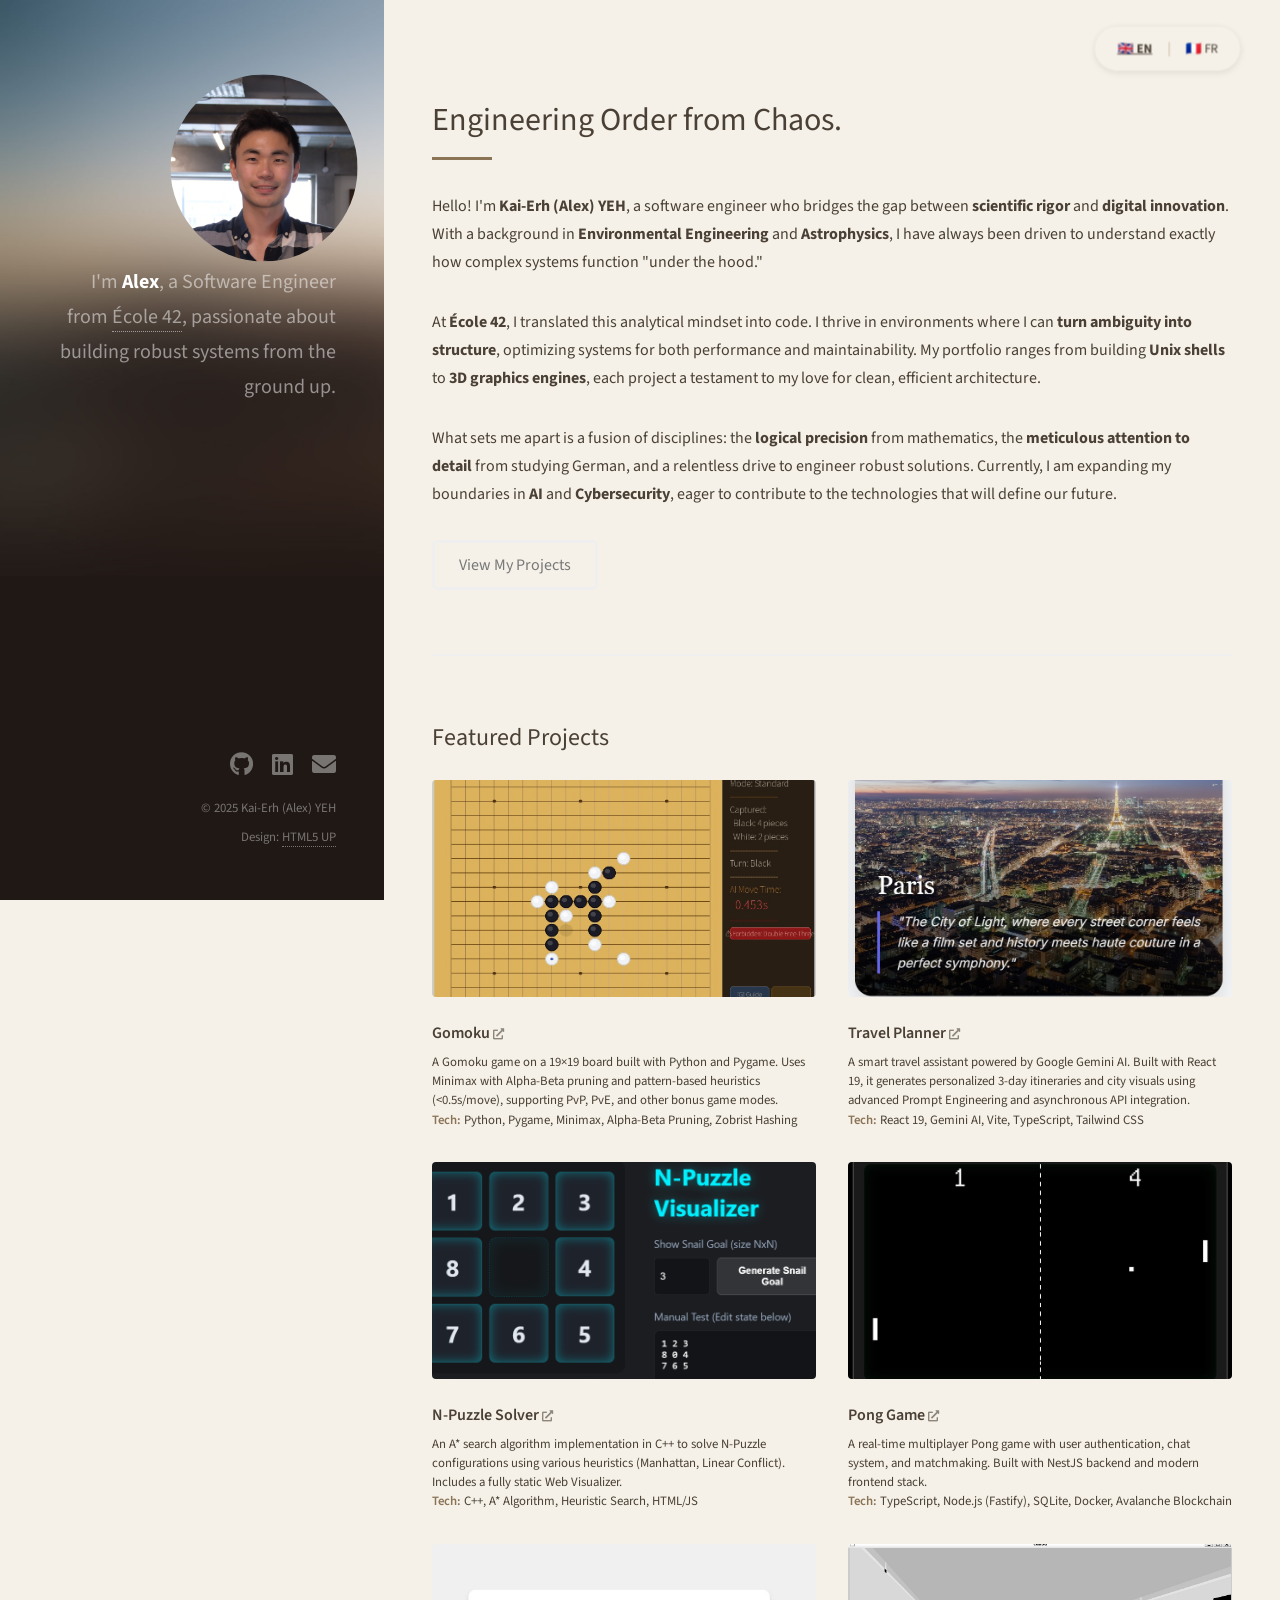
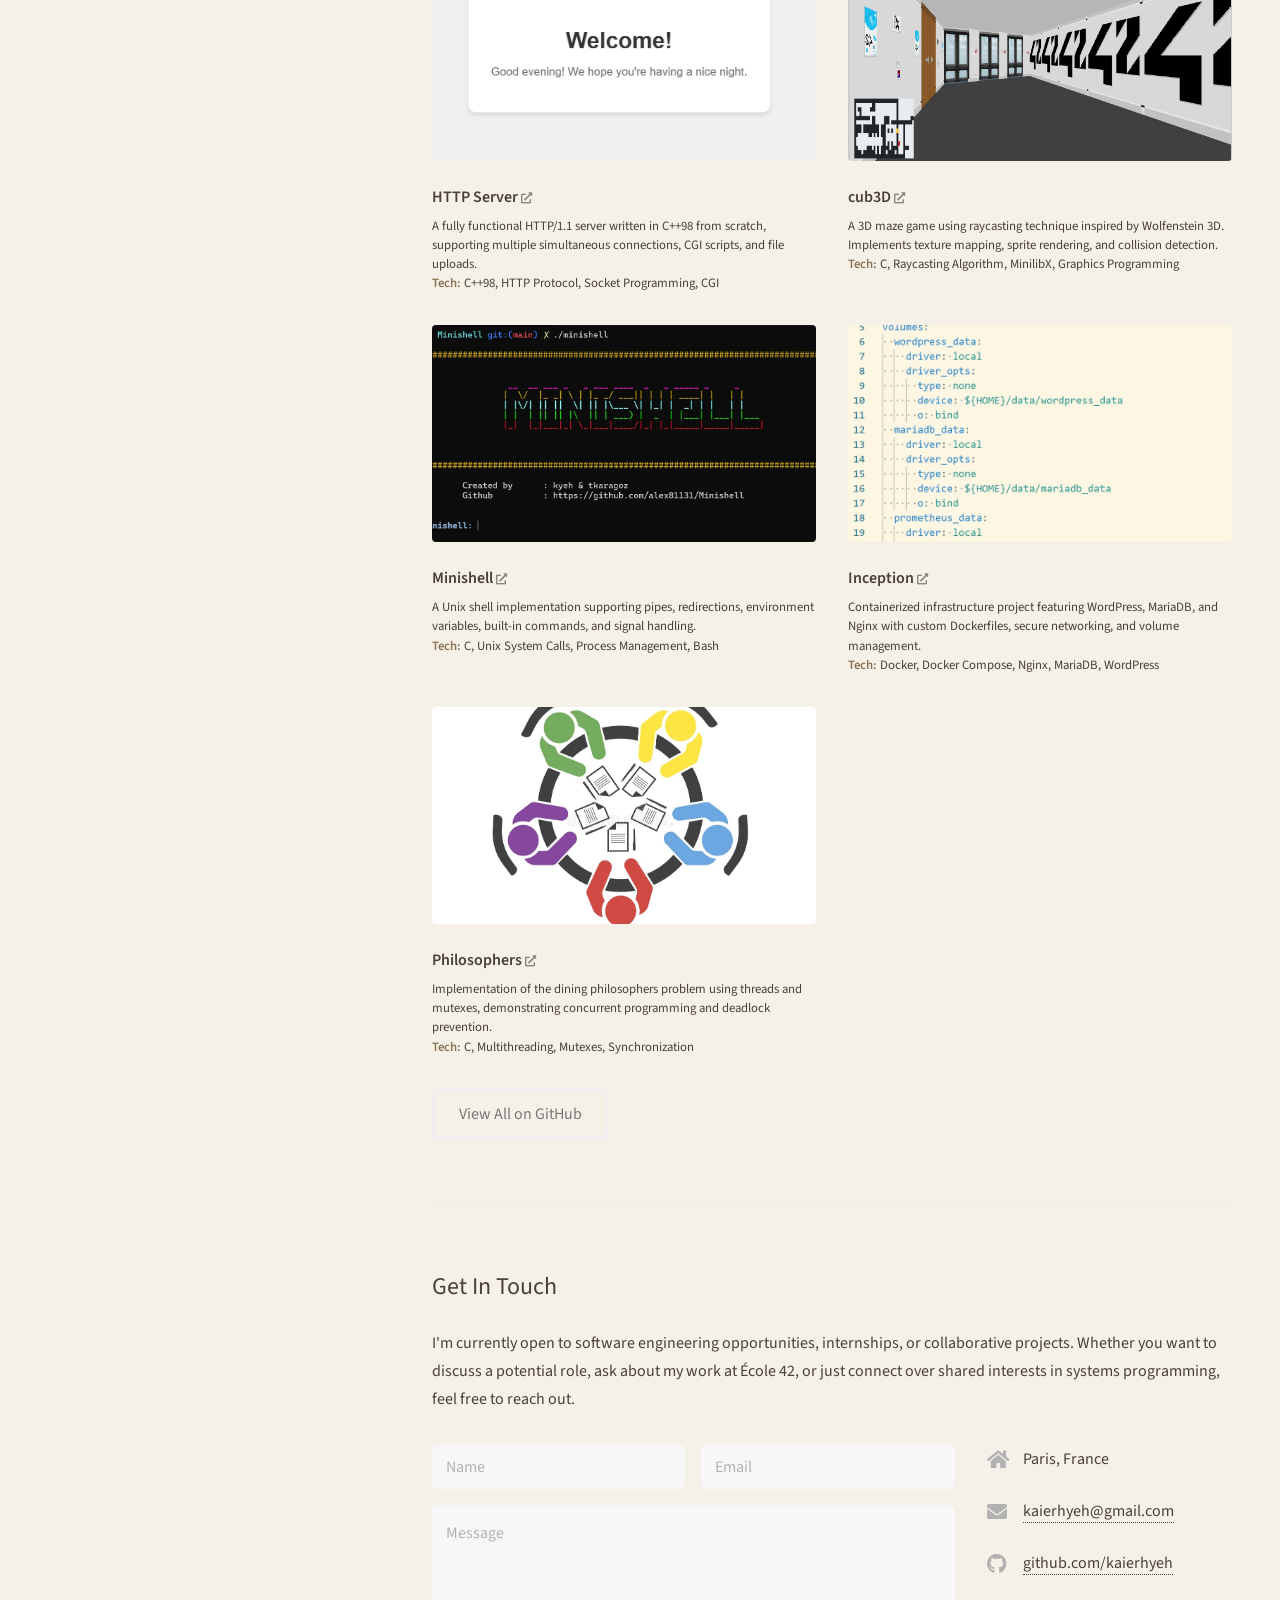
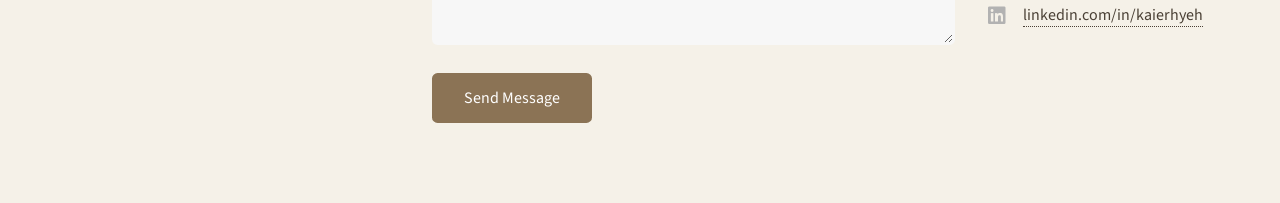
==== commit d32874ee: "Added Gomoku" ====
--- a/index.html
+++ b/index.html
@@ -63,6 +63,15 @@
 		<section id="projects">
 			<h2 data-lang-en="Featured Projects" data-lang-fr="Projets Phares">Featured Projects</h2>
 			<div class="row">
+				<article class="col-6 col-12-xsmall work-item">
+					<a href="#" class="image fit thumb" onclick="openGallery('gomoku', 0); return false;">
+						<img src="media/thumbs/gomoku.jpg" alt="Gomoku" />
+					</a>
+					<h3><a href="https://github.com/kaierhyeh/Gomoku" target="_blank">Gomoku <i
+								class="fa fa-external-link-alt" style="font-size: 0.7em; opacity: 0.6;"></i></a></h3>
+					<p data-lang-en="A Gomoku game on a 19×19 board built with Python and Pygame. Uses Minimax with Alpha-Beta pruning and pattern-based heuristics (&lt;0.5s/move), supporting PvP, PvE, and other bonus game modes." data-lang-fr="Un jeu de Gomoku sur un plateau 19×19 développé en Python et Pygame. Utilise Minimax avec élagage Alpha-Bêta et des heuristiques de motifs (&lt;0,5s/coup), supportant les modes JcJ, JcE et d'autres modes de jeu bonus.">A Gomoku game on a 19×19 board built with Python and Pygame. Uses Minimax with Alpha-Beta pruning and pattern-based heuristics (&lt;0.5s/move), supporting PvP, PvE, and other bonus game modes.</p>
+					<p><strong>Tech:</strong> Python, Pygame, Minimax, Alpha-Beta Pruning, Zobrist Hashing</p>
+				</article>
 				<article class="col-6 col-12-xsmall work-item">
 					<a href="#" class="image fit thumb" onclick="openGallery('travel_planner', 0); return false;">
 						<img src="media/thumbs/travel_planner.jpg" alt="Travel Planner" />
@@ -247,6 +256,9 @@
 
 	<script>
 		var galleries = {
+			'gomoku': [
+				{ type: 'image', src: 'media/fulls/gomoku/demo1.jpg', caption: 'Gomoku — Live Gameplay, AI Timer (<0.5s) & Rule Diagnostics' }
+			],
 			'travel_planner': [
 				{ type: 'video', src: 'media/fulls/travel_planner/Travel planner.mp4', caption: 'Travel Planner — Video Demo' },
 				{ type: 'image', src: 'media/fulls/travel_planner/title.jpg', caption: 'Travel Planner — Homepage' },
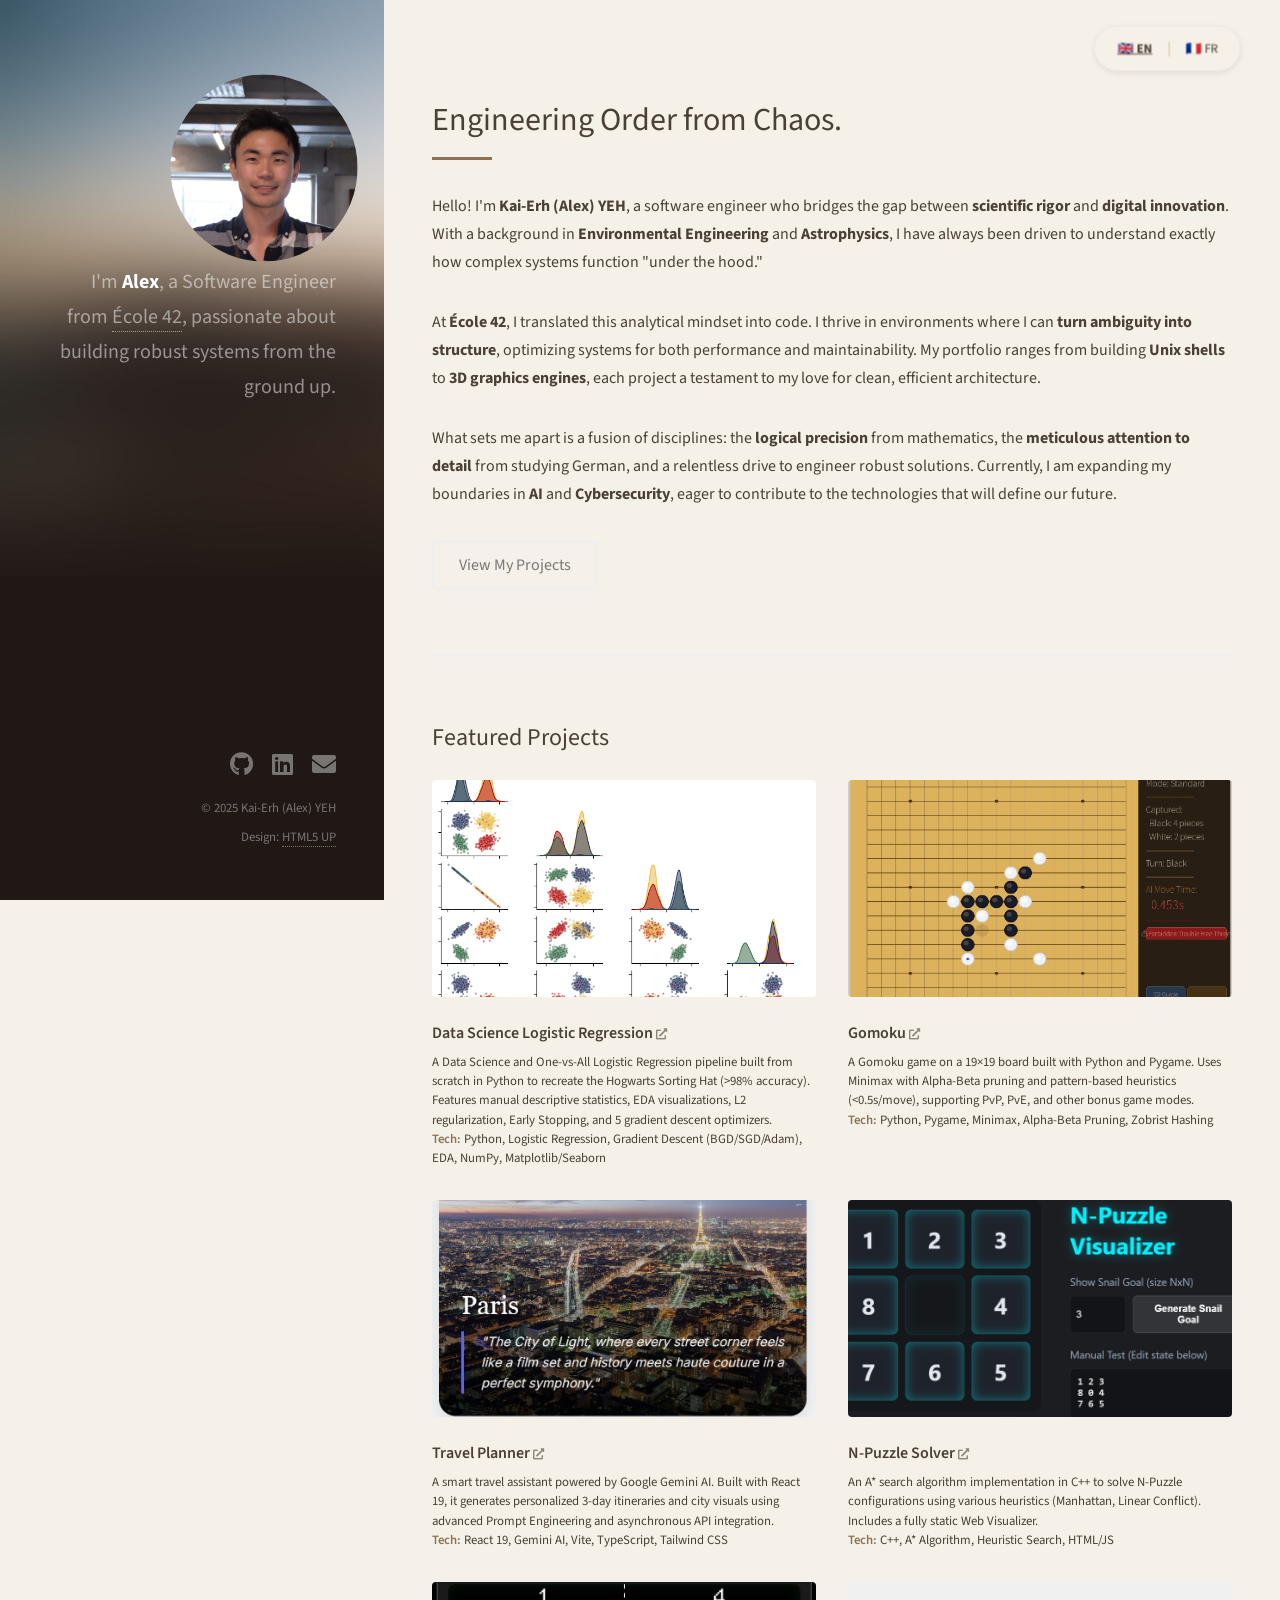
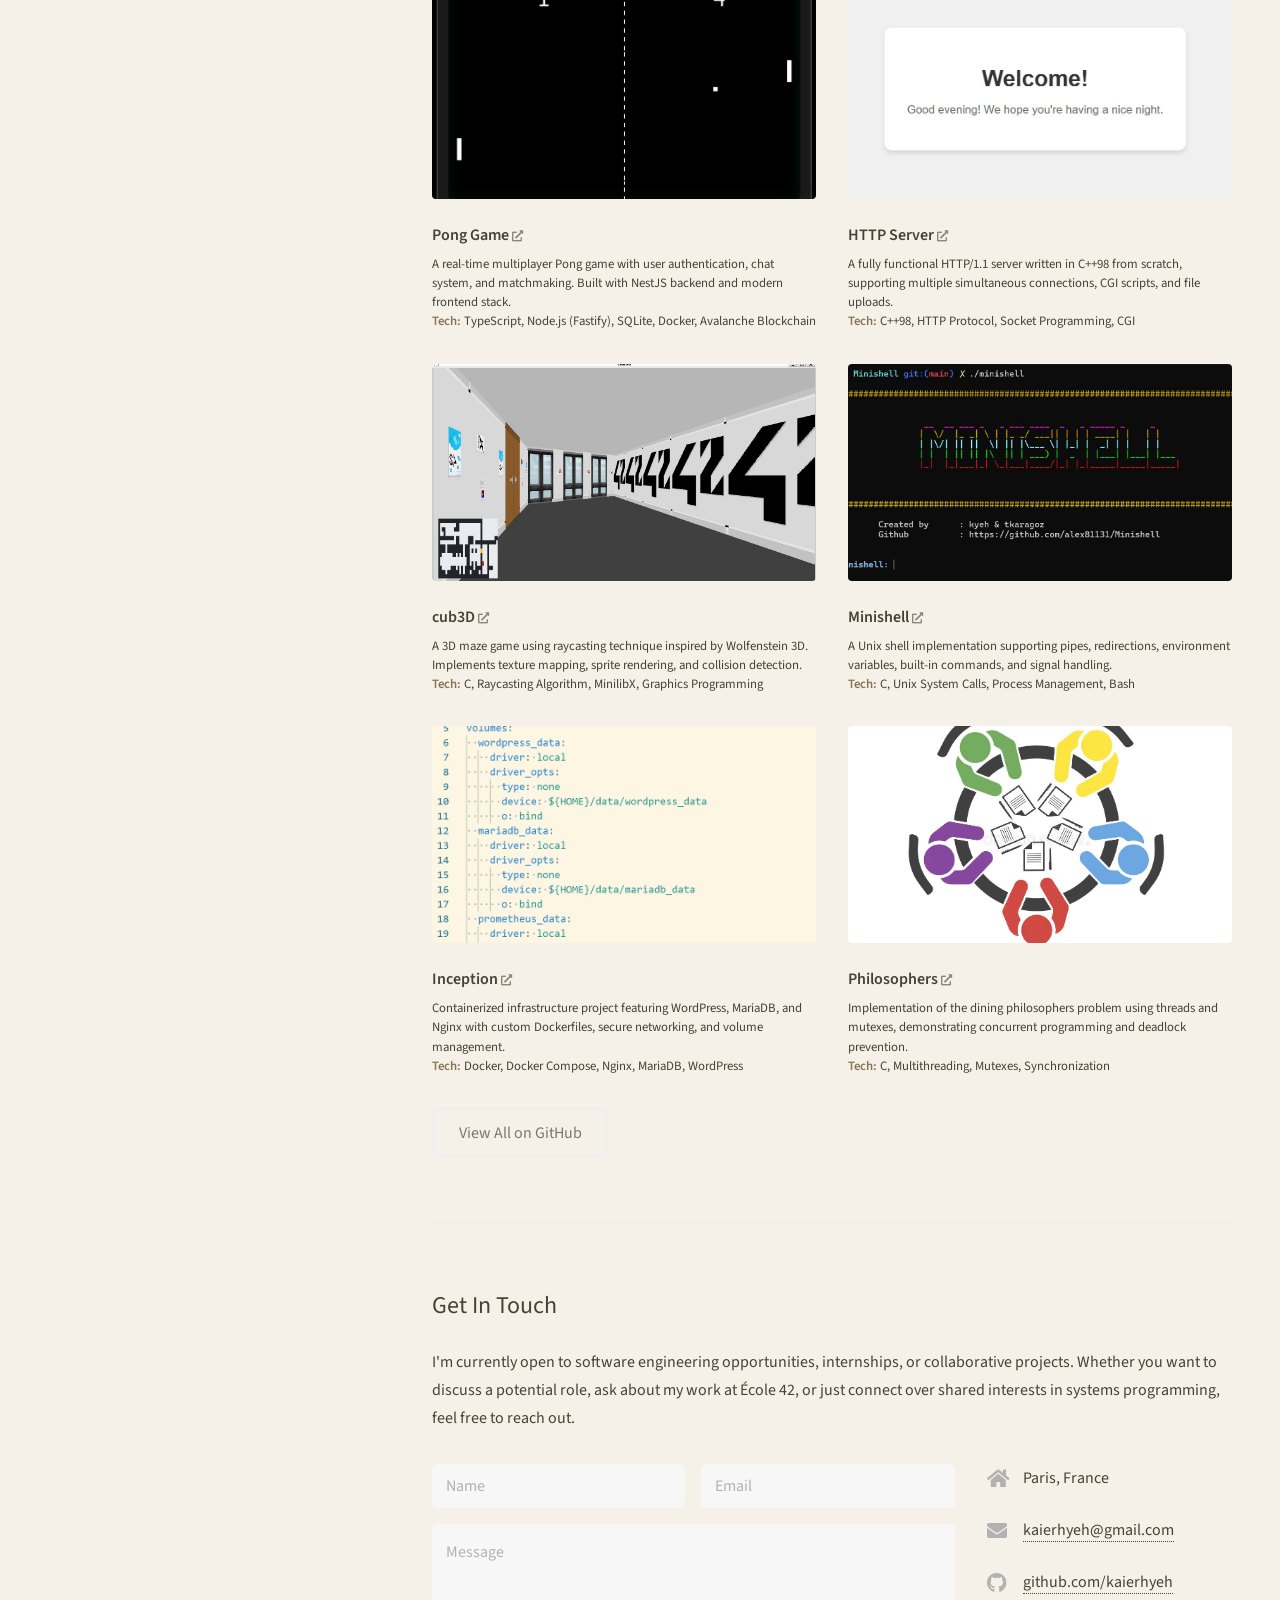
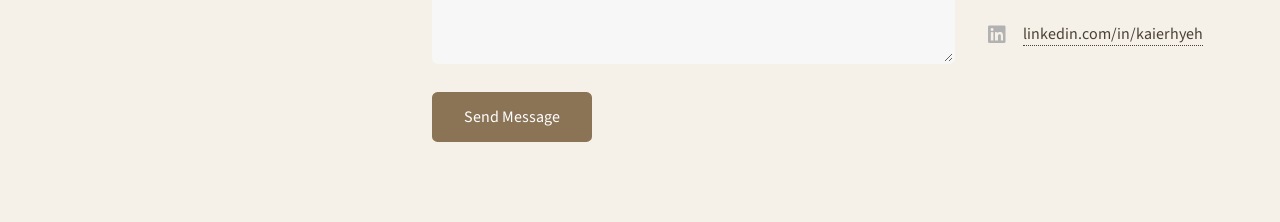
==== commit 2c70faf3: "Added dslr" ====
--- a/index.html
+++ b/index.html
@@ -63,6 +63,15 @@
 		<section id="projects">
 			<h2 data-lang-en="Featured Projects" data-lang-fr="Projets Phares">Featured Projects</h2>
 			<div class="row">
+				<article class="col-6 col-12-xsmall work-item">
+					<a href="#" class="image fit thumb" onclick="openGallery('dslr', 0); return false;">
+						<img src="media/thumbs/dslr.png" alt="DSLR" />
+					</a>
+					<h3><a href="https://github.com/kaierhyeh/dslr" target="_blank">Data Science Logistic Regression <i
+								class="fa fa-external-link-alt" style="font-size: 0.7em; opacity: 0.6;"></i></a></h3>
+					<p data-lang-en="A Data Science and One-vs-All Logistic Regression pipeline built from scratch in Python to recreate the Hogwarts Sorting Hat (&gt;98% accuracy). Features manual descriptive statistics, EDA visualizations, L2 regularization, Early Stopping, and 5 gradient descent optimizers." data-lang-fr="Un pipeline de Data Science et de Régression Logistique One-vs-All codé de zéro en Python pour recréer le Choixpeau de Poudlard (&gt;98 % de précision). Inclut des statistiques descriptives manuelles, des visualisations EDA, la régularisation L2, l'Early Stopping et 5 optimiseurs de descente de gradient.">A Data Science and One-vs-All Logistic Regression pipeline built from scratch in Python to recreate the Hogwarts Sorting Hat (&gt;98% accuracy). Features manual descriptive statistics, EDA visualizations, L2 regularization, Early Stopping, and 5 gradient descent optimizers.</p>
+					<p><strong>Tech:</strong> Python, Logistic Regression, Gradient Descent (BGD/SGD/Adam), EDA, NumPy, Matplotlib/Seaborn</p>
+				</article>
 				<article class="col-6 col-12-xsmall work-item">
 					<a href="#" class="image fit thumb" onclick="openGallery('gomoku', 0); return false;">
 						<img src="media/thumbs/gomoku.jpg" alt="Gomoku" />
@@ -256,6 +265,12 @@
 
 	<script>
 		var galleries = {
+			'dslr': [
+				{ type: 'image', src: 'media/fulls/dslr/bonus info.png', caption: 'DSLR — Comprehensive Benchmark: Optimizers, L2 Regularization & Early Stopping' },
+				{ type: 'image', src: 'media/fulls/dslr/optimizers compare.png', caption: 'DSLR — Learning Curves: 5 Gradient Descent Optimizers Convergence Dynamics' },
+				{ type: 'image', src: 'media/fulls/dslr/histogram.png', caption: 'DSLR — Hogwarts Courses Score Distributions by House (Histogram)' },
+				{ type: 'image', src: 'media/fulls/dslr/pair plot.png', caption: 'DSLR — Feature Selection Scatter Plot Matrix (Pair Plot)' }
+			],
 			'gomoku': [
 				{ type: 'image', src: 'media/fulls/gomoku/demo1.jpg', caption: 'Gomoku — Live Gameplay, AI Timer (<0.5s) & Rule Diagnostics' }
 			],
